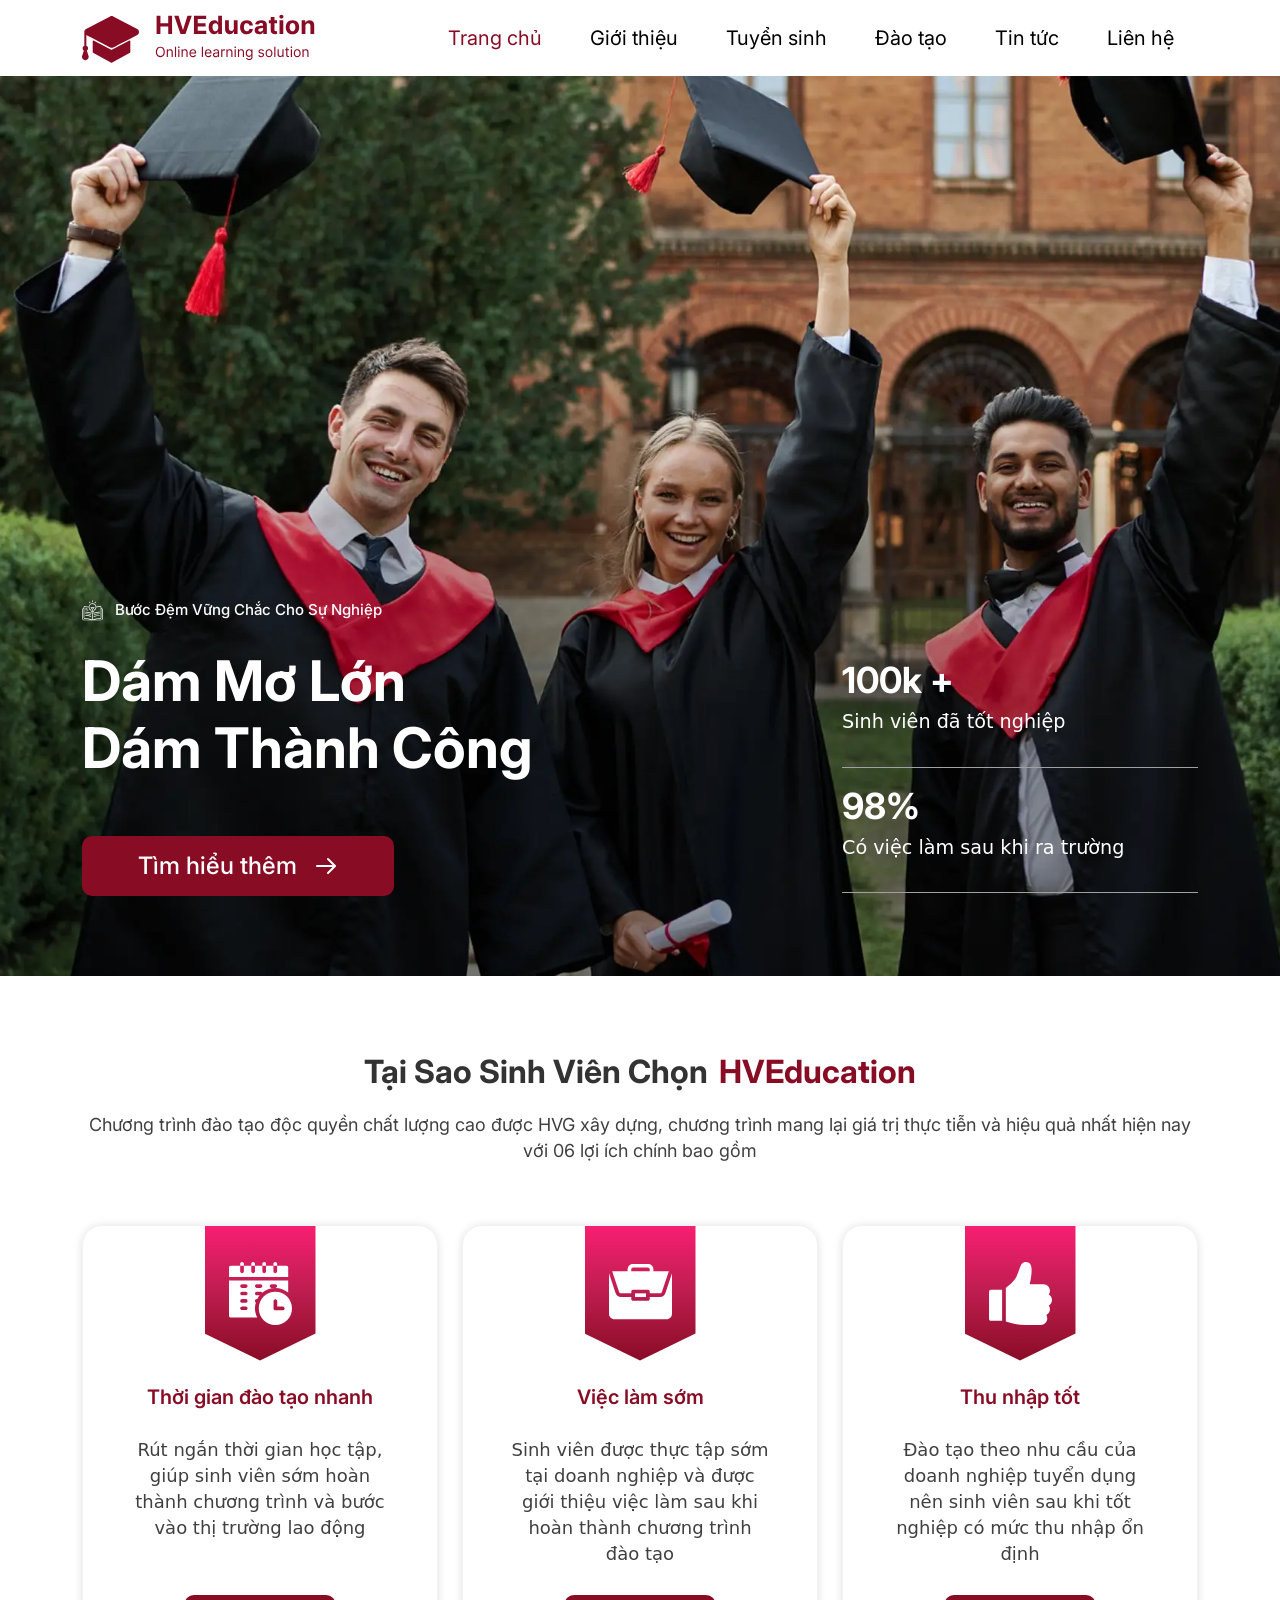
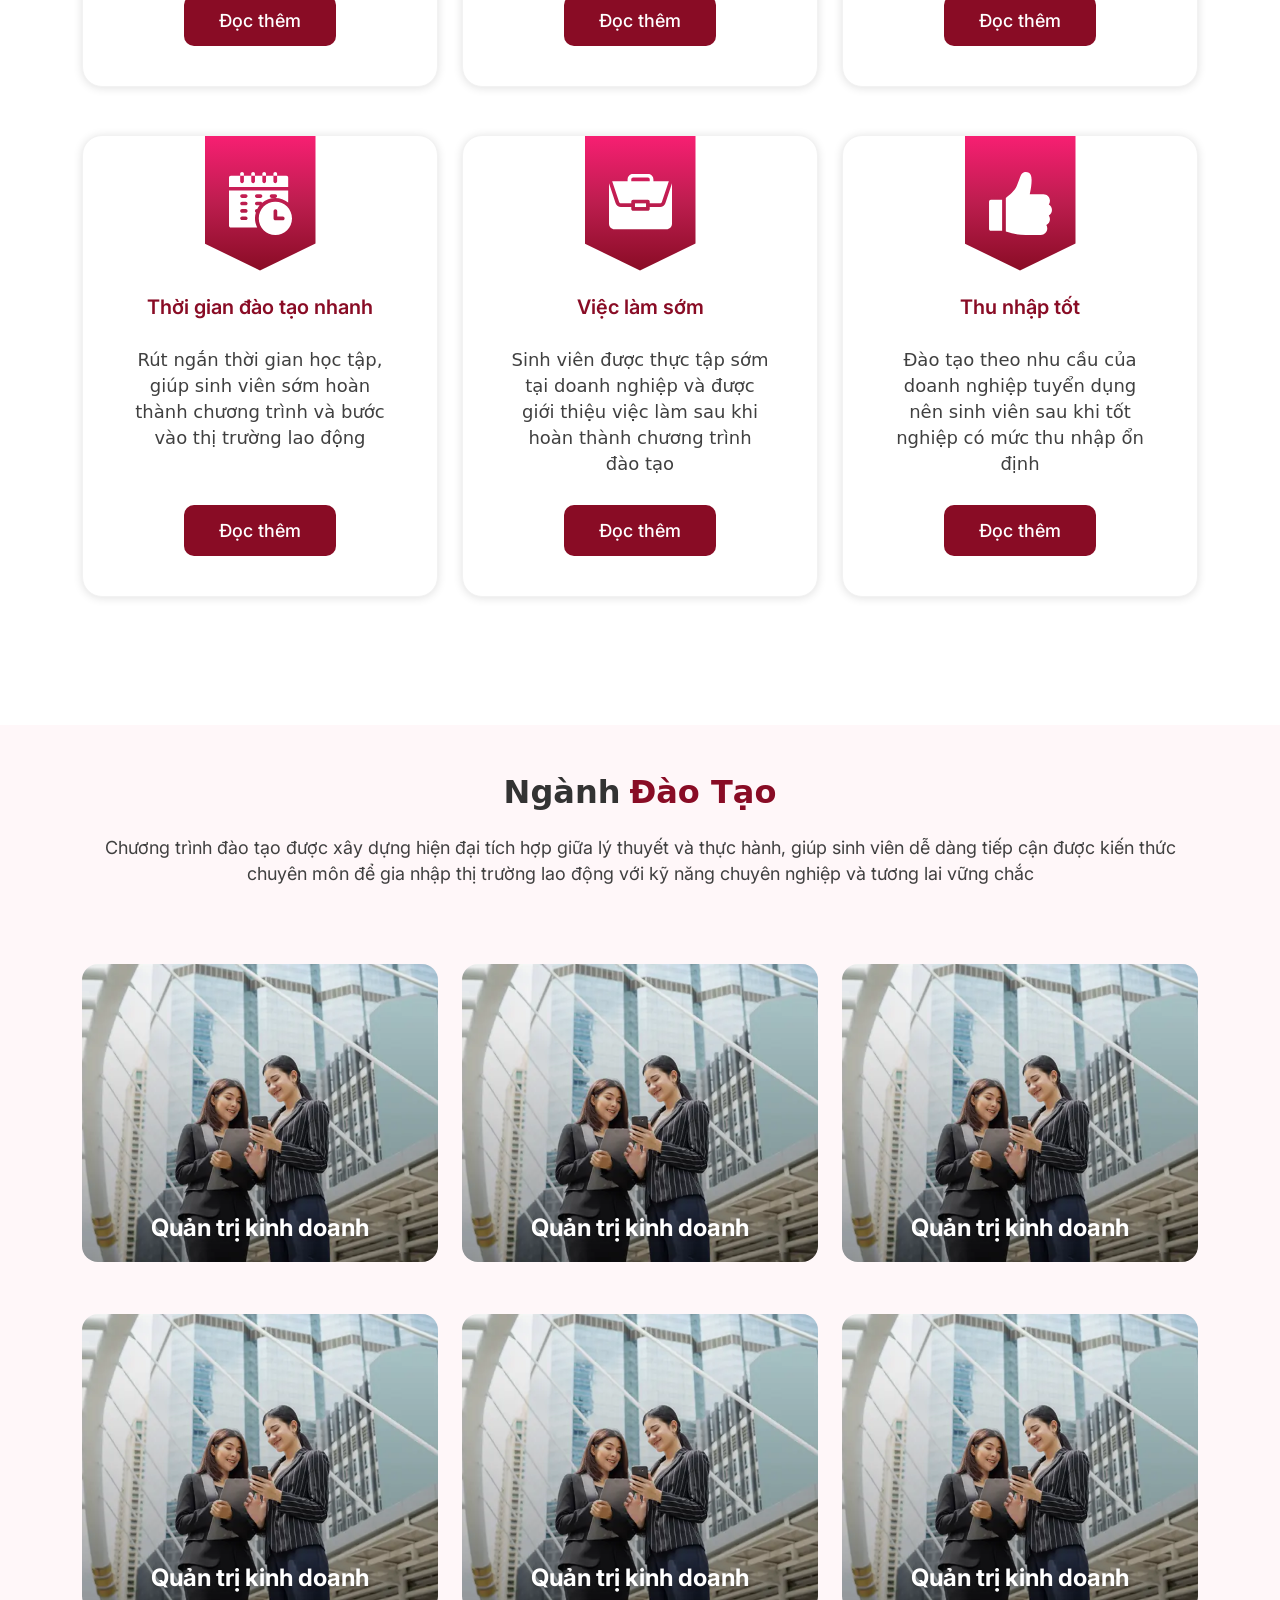
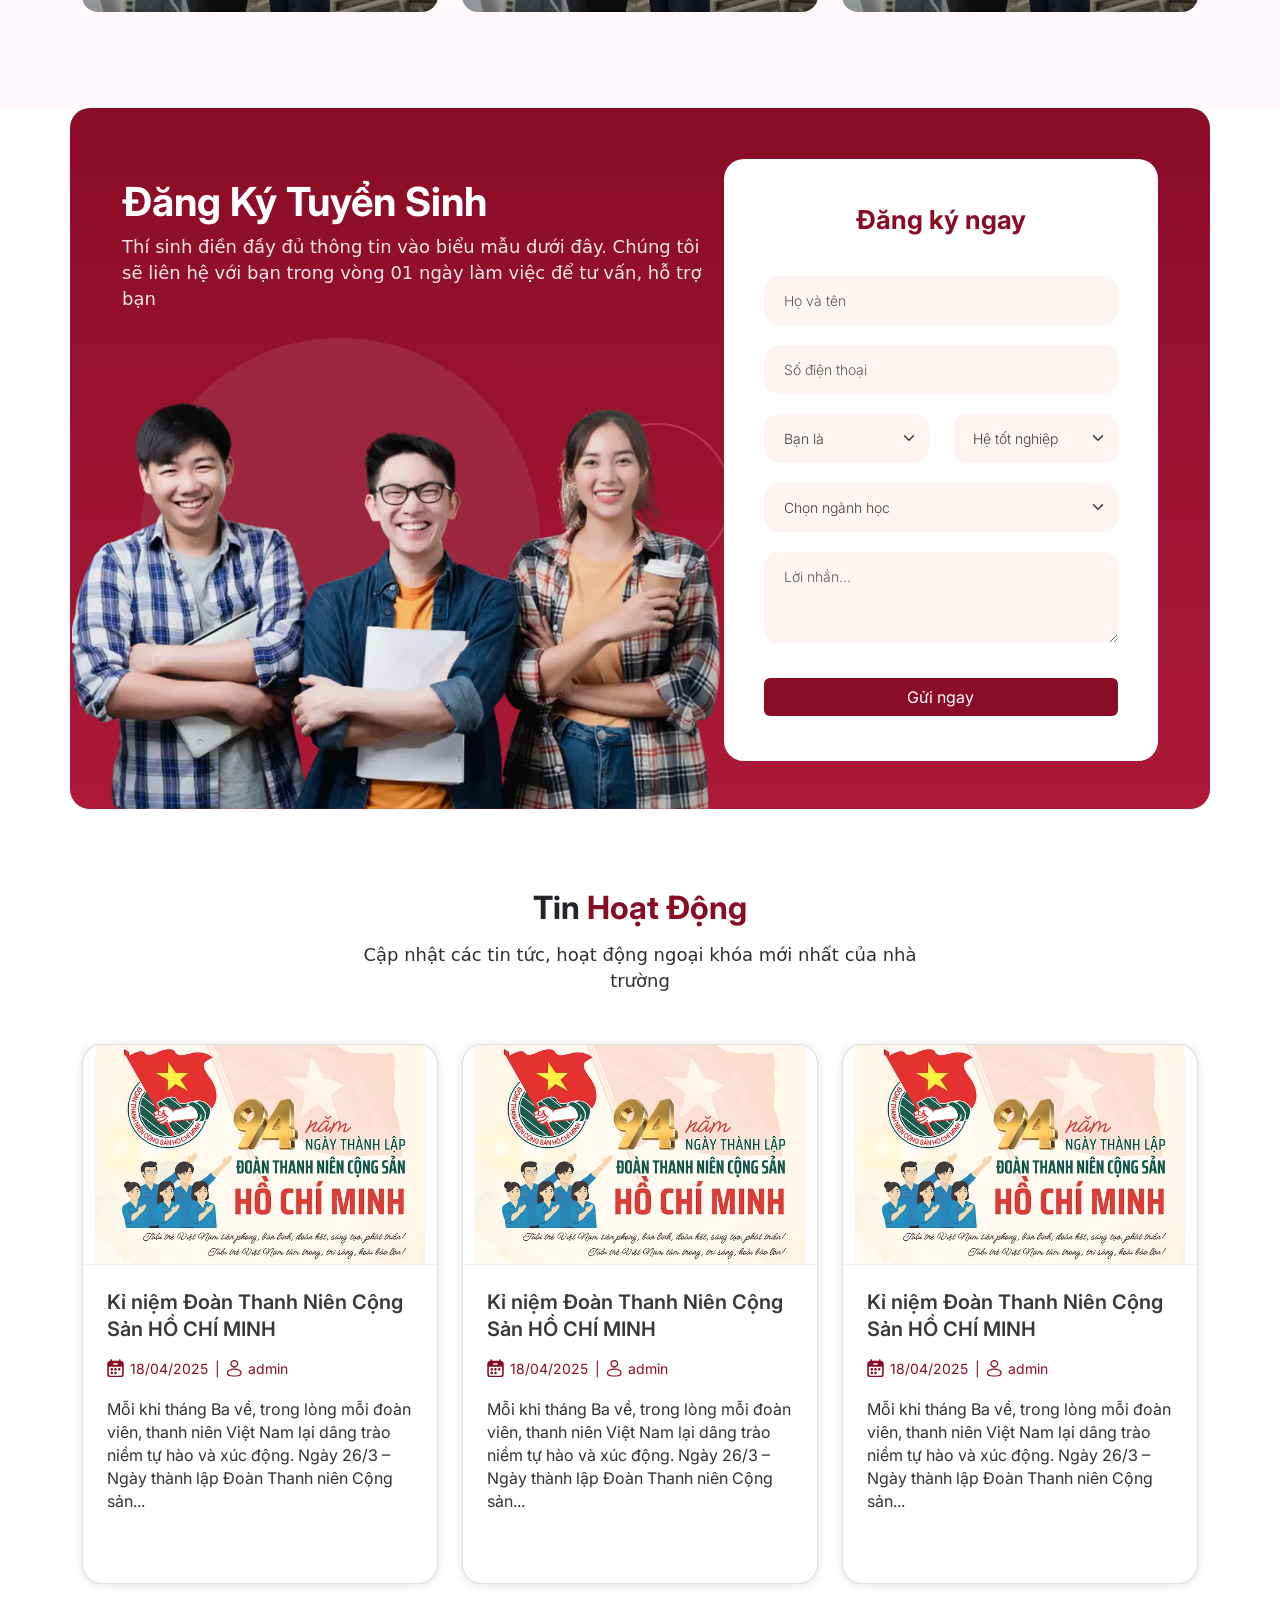
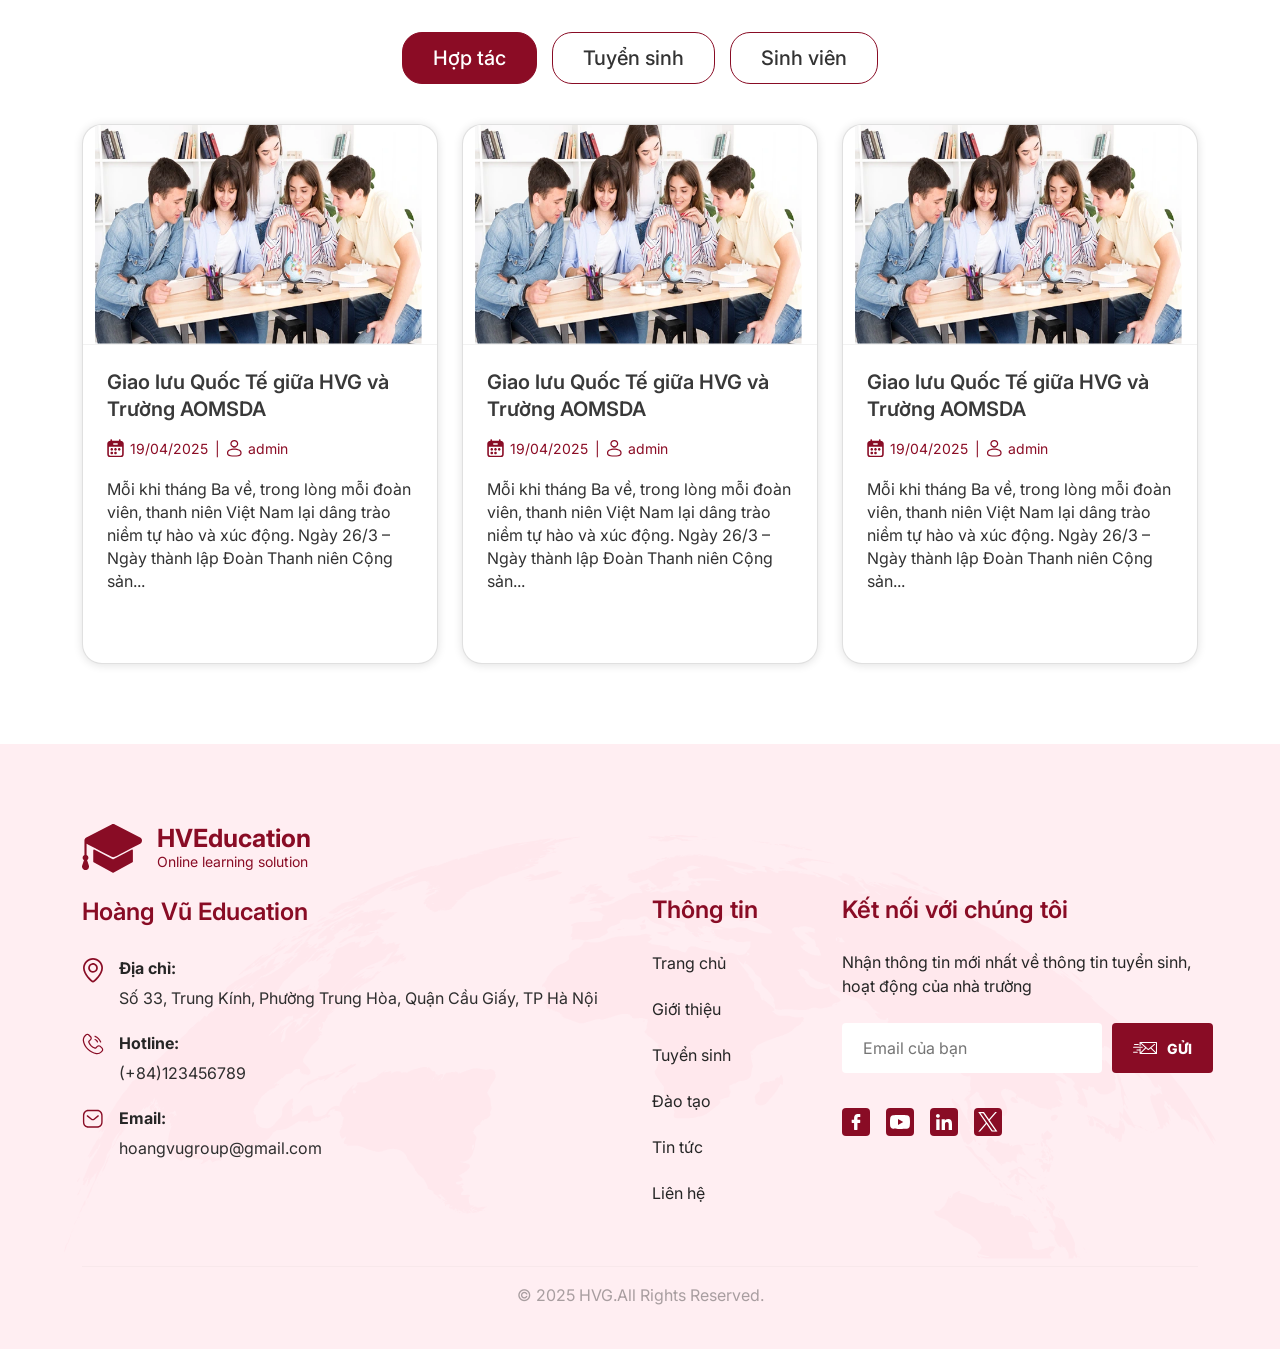
==== index.html @ 2b127473 "update responsive" ====
<!doctype html>
<html lang="en">

<head>
  <meta charset="UTF-8" />
  <meta name="viewport" content="width=device-width, initial-scale=1.0" />
  <title>Trang chủ - HV Education</title>
  <link rel="icon" type="image/svg+xml" href="assets/Frame 1000002996.svg">
  <link rel="preconnect" href="https://fonts.googleapis.com" />
  <link rel="preconnect" href="https://fonts.gstatic.com" crossorigin />
  <link
    href="https://fonts.googleapis.com/css2?family=Inter:wght@300;400;500;600;700;800&display=swap"
    rel="stylesheet" />
  <link rel="stylesheet" href="styles/introduce.css" />
  <!-- Component Styles -->
  <link rel="stylesheet" href="styles/components/navbar.css" />
  <link rel="stylesheet" href="styles/components/footer.css" />
  <link rel="stylesheet" href="styles/homepage.css" />
  <link href="https://cdn.jsdelivr.net/npm/bootstrap@5.0.2/dist/css/bootstrap.min.css" rel="stylesheet"
    integrity="sha384-EVSTQN3/azprG1Anm3QDgpJLIm9Nao0Yz1ztcQTwFspd3yD65VohhpuuCOmLASjC" crossorigin="anonymous" />
  <!-- Font Awesome for icons -->
  <link rel="stylesheet" href="https://cdnjs.cloudflare.com/ajax/libs/font-awesome/6.0.0/css/all.min.css" />
</head>

<body>
  <!-- Navbar Placeholder -->
  <div id="navbar-placeholder"></div>

  <main>
    <!-- Hero Section -->
    <section class="hero-section">
      <img src="assets/1297 1.webp" class="hero-bg-img" alt="HVedu Students" />
      <div class="container">
        <div class="row align-items-center">
          <div class="col-lg-7">
            <div class="hero-subtitle">
              <img src="assets/school 1.svg" class="hero-icon" />
              <span>Bước Đệm Vững Chắc Cho Sự Nghiệp</span>
            </div>
            <h1 class="hero-title">Dám Mơ Lớn<br />Dám Thành Công</h1>
            <a href="#" class="btn-hero">
              Tìm hiểu thêm
              <img src="assets/line-md_arrow-up.svg" alt="line-md_arrow-up" class="arrow"/>
            </a>
          </div>
          <div class="col-lg-4 offset-lg-1">
            <div class="hero-stats-wrapper">
              <div class="hero-stats">
                <div class="stat-item">
                  <span class="stat-number">100k +</span>
                  <span class="stat-label">Sinh viên đã tốt nghiệp</span>
                </div>
                <div class="stat-divider"></div>
                <div class="stat-item">
                  <span class="stat-number">98%</span>
                  <span class="stat-label">Có việc làm sau khi ra trường</span>
                </div>
                <div class="stat-divider"></div>
              </div>
            </div>
          </div>
        </div>
      </div>
    </section>

    <!-- Why Choose Us Section -->
    <section class="why-choose-us">
      <div class="container">
        <div class="section-head">
          <h2 class="section-title">
            Tại Sao Sinh Viên Chọn <span>HVEducation</span>
          </h2>
          <p class="section-desc">
            Chương trình đào tạo độc quyền chất lượng cao được HVG xây dựng,
            chương trình mang lại giá trị thực tiễn và hiệu quả nhất hiện nay
            với 06 lợi ích chính bao gồm
          </p>
        </div>

        <div class="row mt-3 pt-2">
          <!-- Feature 1 -->
          <div class="col-md-4 mb-5">
            <div class="feature-card">
              <div class="feature-icon-wrapper">
                <img src="assets/timetable 1.svg" alt="timetable 1" class="img-fluid"></img>
              </div>
              <h3 class="feature-title">Thời gian đào tạo nhanh</h3>
              <p class="feature-text">
                Rút ngắn thời gian học tập, giúp sinh viên sớm hoàn thành
                chương trình và bước vào thị trường lao động
              </p>
              <a href="introduce.html" class="btn-read-more">Đọc thêm</a>
            </div>
          </div>
          <!-- Feature 2 -->
          <div class="col-md-4 mb-5">
            <div class="feature-card">
              <div class="feature-icon-wrapper">
                <img src="assets/portfolio 2.svg" alt="portfolio 2" class="img-fluid"></img>
              </div>
              <h3 class="feature-title">Việc làm sớm</h3>
              <p class="feature-text">
                Sinh viên được thực tập sớm tại doanh nghiệp và được giới
                thiệu việc làm sau khi hoàn thành chương trình đào tạo
              </p>
              <a href="introduce.html" class="btn-read-more">Đọc thêm</a>
            </div>
          </div>
          <!-- Feature 3 -->
          <div class="col-md-4 mb-5">
            <div class="feature-card">
              <div class="feature-icon-wrapper">
                <img src="assets/like 2.svg" alt="like 2" class="img-fluid"></img>
              </div>
              <h3 class="feature-title">Thu nhập tốt</h3>
              <p class="feature-text">
                Đào tạo theo nhu cầu của doanh nghiệp tuyển dụng nên sinh viên
                sau khi tốt nghiệp có mức thu nhập ổn định
              </p>
              <a href="introduce.html" class="btn-read-more">Đọc thêm</a>
            </div>
          </div>

          <!-- Row 2 -->
          <div class="col-md-4 mb-5">
            <div class="feature-card">
              <div class="feature-icon-wrapper">
                <img src="assets/timetable 1.svg" alt="timetable 1" class="img-fluid"></img>
              </div>
              <h3 class="feature-title">Thời gian đào tạo nhanh</h3>
              <p class="feature-text">
                Rút ngắn thời gian học tập, giúp sinh viên sớm hoàn thành
                chương trình và bước vào thị trường lao động
              </p>
              <a href="introduce.html" class="btn-read-more" class="img-fluid">Đọc thêm</a>
            </div>
          </div>
          <!-- Feature 5 -->
          <div class="col-md-4 mb-5">
            <div class="feature-card">
              <div class="feature-icon-wrapper">
                <img src="assets/portfolio 2.svg" alt="portfolio 2" class="img-fluid"></img>
              </div>
              <h3 class="feature-title">Việc làm sớm</h3>
              <p class="feature-text">
                Sinh viên được thực tập sớm tại doanh nghiệp và được giới
                thiệu việc làm sau khi hoàn thành chương trình đào tạo
              </p>
              <a href="introduce.html" class="btn-read-more">Đọc thêm</a>
            </div>
          </div>
          <!-- Feature 6 -->
          <div class="col-md-4 mb-5">
            <div class="feature-card">
              <div class="feature-icon-wrapper">
                <img src="assets/like 2.svg" alt="like 2" class="img-fluid"></img>
              </div>
              <h3 class="feature-title">Thu nhập tốt</h3>
              <p class="feature-text">
                Đào tạo theo nhu cầu của doanh nghiệp tuyển dụng nên sinh viên
                sau khi tốt nghiệp có mức thu nhập ổn định
              </p>
              <a href="introduce.html" class="btn-read-more">Đọc thêm</a>
            </div>
          </div>
        </div>
      </div>
    </section>

    <!-- Training Majors Section -->
    <section class="majors-section">
      <div class="container">
        <div class="section-head text-center">
          <h2 class="section-title-alt">
            Ngành <span>Đào Tạo</span>
          </h2>
          <p class="section-desc">
            Chương trình đào tạo được xây dựng hiện đại tích hợp giữa lý thuyết và thực hành, giúp sinh viên dễ dàng
            tiếp cận được kiến thức chuyên môn để gia nhập thị trường lao động với kỹ năng chuyên nghiệp và tương lai
            vững chắc
          </p>
        </div>

        <div class="row mt-3 g-4">
          <!-- Major 1 -->
          <div class="col-md-4">
            <a href="pages/news-detail.html" class="major-card" style="background-image: url('assets/Rectangle 140990.webp')">
              <div class="major-content">
                <h4 class="major-name">Quản trị kinh doanh</h4>
              </div>
            </a>
          </div>
          <!-- Major 2 -->
          <div class="col-md-4">
            <a href="pages/news-detail.html" class="major-card" style="background-image: url('assets/Rectangle 140990.webp')">
              <div class="major-content">
                <h4 class="major-name">Quản trị kinh doanh</h4>
              </div>
            </a>
          </div>
          <!-- Major 3 -->
          <div class="col-md-4">
            <a href="pages/news-detail.html" class="major-card" style="background-image: url('assets/Rectangle 140990.webp')">
              <div class="major-content">
                <h4 class="major-name">Quản trị kinh doanh</h4>
              </div>
            </a>
          </div>
          <!-- Major 4 -->
          <div class="col-md-4">
            <a href="pages/news-detail.html" class="major-card" style="background-image: url('assets/Rectangle 140990.webp')">
              <div class="major-content">
                <h4 class="major-name">Quản trị kinh doanh</h4>
              </div>
            </a>
          </div>
          <!-- Major 5 -->
          <div class="col-md-4">
            <a href="pages/news-detail.html" class="major-card" style="background-image: url('assets/Rectangle 140990.webp')">
              <div class="major-content">
                <h4 class="major-name">Quản trị kinh doanh</h4>
              </div>
            </a>
          </div>
          <!-- Major 6 -->
          <div class="col-md-4">
            <a href="pages/news-detail.html" class="major-card" style="background-image: url('assets/Rectangle 140990.webp')">
              <div class="major-content">
                <h4 class="major-name">Quản trị kinh doanh</h4>
              </div>
            </a>
          </div>
        </div>
      </div>
    </section>

    <!-- Registration Section -->
    <section class="registration-section">
      <div class="container registration-container">
        <div class="registration-grid">
          <!-- Left Side: Content & Image -->
          <div class="registration-info">
            <div class="registration-text">
              <h3>Đăng Ký Tuyển Sinh</h3>
              <p>
                Thí sinh điền đầy đủ thông tin vào biểu mẫu dưới đây. Chúng tôi sẽ liên hệ với bạn trong vòng 01 ngày
                làm việc để tư vấn, hỗ trợ bạn
              </p>
            </div>
            <div class="circle circle-1"></div>
            <div class="circle circle-2"></div>
            <div class="registration-images">
              <img src="assets/banner-formdonghanh 1.webp" alt="Sinh viên" class="registration-students-img">
            </div>
          </div>

          <!-- Right Side: Form Card -->
          <div class="registration-form-area">
            <div class="registration-card">
              <h4>Đăng ký ngay</h4>
              <form action="#" method="POST">
                <div>
                  <input type="text" class="form-control reg-form-control" placeholder="Họ và tên" required>
                </div>
                <div>
                  <input type="tel" class="form-control reg-form-control" placeholder="Số điện thoại" required>
                </div>
                <div class="row gx-4">
                  <div class="col-6">
                    <select class="form-select reg-form-control reg-form-select">
                      <option selected>Bạn là</option>
                    </select>
                  </div>
                  <div class="col-6">
                    <select class="form-select reg-form-control reg-form-select">
                      <option selected>Hệ tốt nghiệp</option>
                    </select>
                  </div>
                </div>
                <div>
                  <select class="form-select reg-form-control reg-form-select">
                    <option selected>Chọn ngành học</option>
                  </select>
                </div>
                <div>
                  <textarea class="form-control reg-form-control" rows="3" placeholder="Lời nhắn..."></textarea>
                </div>
                <button type="submit" class="btn reg-btn-submit">Gửi ngay</button>
              </form>
            </div>
          </div>
        </div>
      </div>
    </section>

    <!-- Tin Hoạt Động Section -->
    <section class="activities-section">
      <div class="container">
        <div class="activities-header">
          <h2 class="activities-title">Tin <span>Hoạt Động</span></h2>
          <p class="activities-subtitle">Cập nhật các tin tức, hoạt động ngoại khóa mới nhất của nhà trường</p>
        </div>

        <!-- Top Row -->
        <div class="row g-4 mb-5">
          <div class="col-lg-4 col-md-6">
            <div class="activity-card">
              <img src="assets/Rectangle 140991.webp" alt="Tin tức" class="activity-card-img">
              <div class="activity-card-body">
                <h3 class="activity-card-title">Kỉ niệm Đoàn Thanh Niên Cộng Sản HỒ CHÍ MINH</h3>
                <div class="activity-meta">
                  <span><img src="assets/stash_data-date-solid.svg" alt="calendar" class="meta-icon">
                    18/04/2025</span>
                  <span class="meta-icon">|</span>
                  <span><img src="assets/Vector.svg" alt="author" class="meta-icon"> admin</span>
                </div>
                <p class="activity-description">Mỗi khi tháng Ba về, trong lòng mỗi đoàn viên, thanh niên Việt Nam lại
                  dâng trào niềm tự hào và xúc động. Ngày 26/3 – Ngày thành lập Đoàn Thanh niên Cộng sản...</p>
              </div>
            </div>
          </div>
          <div class="col-lg-4 col-md-6">
            <div class="activity-card">
              <img src="assets/Rectangle 140991.webp" alt="Tin tức" class="activity-card-img">
              <div class="activity-card-body">
                <h3 class="activity-card-title">Kỉ niệm Đoàn Thanh Niên Cộng Sản HỒ CHÍ MINH</h3>
                <div class="activity-meta">
                  <span><img src="assets/stash_data-date-solid.svg" alt="calendar" class="meta-icon">
                    18/04/2025</span>
                  <span class="meta-icon">|</span>
                  <span><img src="assets/Vector.svg" alt="author" class="meta-icon"> admin</span>
                </div>
                <p class="activity-description">Mỗi khi tháng Ba về, trong lòng mỗi đoàn viên, thanh niên Việt Nam lại
                  dâng trào niềm tự hào và xúc động. Ngày 26/3 – Ngày thành lập Đoàn Thanh niên Cộng sản...</p>
              </div>
            </div>
          </div>
          <div class="col-lg-4 col-md-6 d-md-none d-lg-block">
            <div class="activity-card">
              <img src="assets/Rectangle 140991.webp" alt="Tin tức" class="activity-card-img">
              <div class="activity-card-body">
                <h3 class="activity-card-title">Kỉ niệm Đoàn Thanh Niên Cộng Sản HỒ CHÍ MINH</h3>
                <div class="activity-meta">
                  <span><img src="assets/stash_data-date-solid.svg" alt="calendar" class="meta-icon">
                    18/04/2025</span>
                  <span class="meta-icon">|</span>
                  <span><img src="assets/Vector.svg" alt="author" class="meta-icon"> admin</span>
                </div>
                <p class="activity-description">Mỗi khi tháng Ba về, trong lòng mỗi đoàn viên, thanh niên Việt Nam lại
                  dâng trào niềm tự hào và xúc động. Ngày 26/3 – Ngày thành lập Đoàn Thanh niên Cộng sản...</p>
              </div>
            </div>
          </div>
        </div>

        <!-- Filter Tabs -->
        <div class="activity-tabs">
          <button class="pill-btn active">Hợp tác</button>
          <button class="pill-btn">Tuyển sinh</button>
          <button class="pill-btn">Sinh viên</button>
        </div>

        <!-- Bottom Row -->
        <div class="row g-4">
          <div class="col-lg-4 col-md-6">
            <div class="activity-card">
              <img src="assets/Rectangle 1409910.webp" alt="Tin tức" class="activity-card-img">
              <div class="activity-card-body">
                <h3 class="activity-card-title">Giao lưu Quốc Tế giữa HVG và Trường AOMSDA</h3>
                <div class="activity-meta">
                  <span><img src="assets/stash_data-date-solid.svg" alt="calendar" class="meta-icon">
                    19/04/2025</span>
                  <span class="meta-icon">|</span>
                  <span><img src="assets/Vector.svg" alt="author" class="meta-icon"> admin</span>
                </div>
                <p class="activity-description">Mỗi khi tháng Ba về, trong lòng mỗi đoàn viên, thanh niên Việt Nam lại
                  dâng trào niềm tự hào và xúc động. Ngày 26/3 – Ngày thành lập Đoàn Thanh niên Cộng sản...</p>
              </div>
            </div>
          </div>
          <div class="col-lg-4 col-md-6">
            <div class="activity-card">
              <img src="assets/Rectangle 1409910.webp" alt="Tin tức" class="activity-card-img">
              <div class="activity-card-body">
                <h3 class="activity-card-title">Giao lưu Quốc Tế giữa HVG và Trường AOMSDA</h3>
                <div class="activity-meta">
                  <span><img src="assets/stash_data-date-solid.svg" alt="calendar" class="meta-icon">
                    19/04/2025</span>
                  <span class="meta-icon">|</span>
                  <span><img src="assets/Vector.svg" alt="author" class="meta-icon"> admin</span>
                </div>
                <p class="activity-description">Mỗi khi tháng Ba về, trong lòng mỗi đoàn viên, thanh niên Việt Nam lại
                  dâng trào niềm tự hào và xúc động. Ngày 26/3 – Ngày thành lập Đoàn Thanh niên Cộng sản...</p>
              </div>
            </div>
          </div>
          <div class="col-lg-4 col-md-6 d-md-none d-lg-block">
            <div class="activity-card">
              <img src="assets/Rectangle 1409910.webp" alt="Tin tức" class="activity-card-img">
              <div class="activity-card-body">
                <h3 class="activity-card-title">Giao lưu Quốc Tế giữa HVG và Trường AOMSDA</h3>
                <div class="activity-meta">
                  <span><img src="assets/stash_data-date-solid.svg" alt="calendar" class="meta-icon">
                    19/04/2025</span>
                  <span class="meta-icon">|</span>
                  <span><img src="assets/Vector.svg" alt="author" class="meta-icon"> admin</span>
                </div>
                <p class="activity-description">Mỗi khi tháng Ba về, trong lòng mỗi đoàn viên, thanh niên Việt Nam lại
                  dâng trào niềm tự hào và xúc động. Ngày 26/3 – Ngày thành lập Đoàn Thanh niên Cộng sản...</p>
              </div>
            </div>
          </div>
        </div>
      </div>
    </section>


  </main>

  <!-- Footer Placeholder -->
  <div id="footer-placeholder"></div>

  <script src="https://code.jquery.com/jquery-3.6.0.min.js"></script>
  <script src="https://cdn.jsdelivr.net/npm/bootstrap@5.0.2/dist/js/bootstrap.bundle.min.js"
    integrity="sha384-MrcW6ZMFYlzcLA8Nl+NtUVF0sA7MsXsP1UyJoMp4YLEuNSfAP+JcXn/tWtIaxVXM"
    crossorigin="anonymous"></script>

  <script>
    $(document).ready(function () {
      // Load Navbar
      $("#navbar-placeholder").load("components/navbar.html");
      // Load Footer
      $("#footer-placeholder").load("components/footer.html");

      // Filter Tabs Interactivity
      $(".activity-tabs .pill-btn").on("click", function() {
        $(".activity-tabs .pill-btn").removeClass("active");
        $(this).addClass("active");
      });
    });
  </script>
</body>

</html>
---- styles/introduce.css ----
body {
    font-family: 'Inter', sans-serif;
    color: var(--text-color);
    background-color: var(--white);
}

:root {
    --primary-color: #890C25;
    --text-color: #000000;
    --gray-light: #f8f9fa;
    --white: #ffffff;
    --transition: all 0.3s ease;
}

/* Breadcrumb Styles */
.breadcrumb-bar {
    background-color: #F4F4F4;
    padding: 12px 0;
    border-bottom: 1px solid #efefef;
}

.breadcrumb-item a {
    font-family: 'Inter', sans-serif;
    color: #444444;
    text-decoration: none;
    font-weight: 400;
    font-size: 16px;
    margin-right: 8px;
}

.breadcrumb-item.active {
    font-family: 'Inter', sans-serif;
    font-size: 16px;
    color: #890C25 !important;
    font-weight: 700;
    margin-left: 8px;
}

/* Introduction Sections */
.intro-section, .vision-section, .mission-section {
    background-color: var(--white);
}

.title-intro {
    margin-top: 30px;
}

.introduce-title {
    color: #890C25;
    font-family: 'Inter', sans-serif;
    font-weight: 700;
    font-size: 32px;
    line-height: 22px;
    margin-bottom: 22px;
}

.title-underline {
    width: 120px;
    height: 2px;
    background-color: #DD8D45;
    margin-bottom: 30px;
}


.section-body p {
    font-family: 'Inter', sans-serif;
    font-weight: 400;
    font-size: 18px;
    line-height: 27px;
    color: #242424;
    margin-bottom: 20px;
}

.section-body strong {
    color: #242424;
}

.image-placeholder {
    border-radius: 20px;
    overflow: hidden;
    position: relative;
}


@media (max-width: 991px) {
    .section-title {
        font-size: 28px;
    }
    
    .intro-content {
        margin-top: 10px !important;
        text-align: center;
    }
    
    .title-underline {
        margin: 0 auto 25px;
    }
    
    .intro-image-container {
        max-width: 500px;
        margin: 0 auto;
    }
}

@media (max-width: 768px) {
    .intro-vision-box {
        padding: 30px 20px;
        margin-top: 20px;
    }
    .intro-goals {
        margin-bottom: 20px;
    }
}
---- styles/components/navbar.css ----
body {
    font-family: 'Inter', sans-serif;
}

:root {
    --primary-color: #890C25;
    --text-color: #000000;
    --white: #ffffff;
    --transition: all 0.3s ease;
}

.header-navbar {
    position: sticky;
    top: 0;
    z-index: 1;
}

.logo-stack {
    position: relative;
    height: 45px;
    width: 45px;
    margin-right: 0.75rem;
}

.logo-img-stack:nth-child(1) {
    z-index: 1;
}

.logo-img-stack:nth-child(2) {
    z-index: 2;
}

.navbar-brand {
    text-decoration: none;
}

.brand-name {
    font-family: 'Inter', sans-serif;
    letter-spacing: 0.5px;
}

.brand-sub {
    font-weight: 400;
    letter-spacing: 1px;
    text-transform: uppercase;
}

.navbar-nav .nav-link {
    font-family: 'Inter', sans-serif !important;
    color: #000000 !important;
    font-weight: 400 !important;
    font-size: 20px !important;
    position: relative;
}

.navbar-nav .nav-link.active {
    color: var(--primary-color) !important;
    font-weight: 500;
}

/*Mobile device */
@media (max-width: 991.98px) {
    .navbar-nav {
        padding: 1rem 0;
    }
    
    .navbar-nav .nav-link::after {
        display: none;
    }
    
    .nav-item {
        width: 100%;
        text-align: left;
    }
    
    .nav-link {
        padding: 0.75rem 1rem !important;
    }
    .nav-link.active {
        background-color: var(--gray-light);
        border-radius: 8px;
    }

    .logo-stack {
        width: 20px;
    }

    .logo-img-stack {
        width: 40px;
        height: auto;
    }

    .logo-img, .me-2 {
        width: 150px;
    }
}

.navbar-scrolled {
    padding-top: 0.5rem !important;
    padding-bottom: 0.5rem !important;
    background-color: rgba(255, 255, 255, 0.98) !important;
}

/*1024 screen */
@media (max-width: 1024px) {
    .navbar-nav .nav-link {
        font-size: 15px !important;
    }
}
---- styles/components/footer.css ----
body {
    font-family: 'Inter', sans-serif;
}

.site-footer {
    position: relative;
    background-color: #FFEEF2;
    padding: 80px 0 20px;
    font-family: 'Inter', sans-serif;
    color: #2E2E2E;
    overflow: hidden;
}

.site-footer::before {
    content: '';
    position: absolute;
    top: 50%;
    left: 50%;
    transform: translate(-50%, -50%);
    width: 90%;
    height: 90%;
    background-image: url('../../assets/earth.svg');
    background-repeat: no-repeat;
    background-position: center;
    background-size: contain;
    /* opacity: 1; */
    z-index: 0;
    pointer-events: none;
}

.site-footer .container {
    position: relative;
    z-index: 1;
}

.footer-logo-wrapper {
    display: flex;
    align-items: center;
    gap: 15px;
    margin-bottom: 25px;
}

.footer-logo {
    width: 60px;
    height: auto;
}

.logo-text {
    display: flex;
    flex-direction: column;
}

.logo-name {
    font-family: 'Inter', sans-serif;
    font-size: 25px;
    font-weight: 700;
    color: #890C25;
    line-height: 1;
}

.logo-sub {
    font-family: 'Inter', sans-serif;
    font-size: 14px;
    font-weight: 400;
    color: #890C25;
}

.footer-school-name {
    font-size: 24px;
    font-weight: 600;
    color: #890C25;
    margin-bottom: 28px;
}

.contact-info {
    display: flex;
    flex-direction: column;
    gap: 20px;
}

.contact-item {
    display: flex;
    gap: 15px;
    align-items: flex-start;
}

.contact-icon {
    width: 22px;
    margin-top: 3px;
    object-fit: contain;
}

.contact-item strong {
    display: block;
    margin-bottom: 5px;
    font-weight: 700;
    font-family: 'Inter', sans-serif;
    font-size: 16px;
    line-height: 26px;
    color: #262626;
}

.contact-item p {
    margin: 0;
    line-height: 1.5;
}

.footer-title {
    font-size: 24px;
    line-height: 24px;
    font-weight: 600;
    color: #890C25;
    margin-bottom: 28px;
}

.footer-col2 {
    padding-left: 60px; /* Shift to right */
}

@media (max-width: 991px) {
    .footer-col2 {
        padding-left: 15px;
    }
}

.footer-links {
    list-style: none;
    padding: 0;
    margin: 0;
    display: flex;
    flex-direction: column;
    gap: 20px;
}

.footer-links a {
    font-family: 'Inter', sans-serif;
    font-size: 16px;
    line-height: 26px;
    font-weight: 400;
    color: #262626;
    text-decoration: none;
}

.footer-links a:hover {
    color: #890C25;
}

.newsletter-desc {
    font-family: 'Inter', sans-serif;
    font-size: 16px;
    line-height: 24px;
    font-weight: 400;
    color: #262626;
    margin-bottom: 25px;
}

.newsletter-form {
    display: flex;
    gap: 10px;
    margin-bottom: 35px;
}

.newsletter-form input {
    width: 260px;
    padding: 12px 20px;
    border: 1px solid #26262600;
    border-radius: 4px;
    background: #FFFFFF;
    outline: none;
    transition: border-color 0.3s ease;
}

.newsletter-form input:focus {
    border-color: #890C25;
}

.newsletter-form button {
    padding: 0 21px;
    border: none;
    border-radius: 4px;
    background-color: #890C25;
    color: #FFFFFF;
    font-family: 'Inter', sans-serif;
    font-size: 14px;
    font-weight: 800;
    display: flex;
    align-items: center;
    gap: 10px;
    transition: background-color 0.3s ease;
    cursor: pointer;
    white-space: nowrap;
}

.newsletter-form button:hover {
    background-color: #700a1e;
}

.send-icon {
    width: 24px;
    height: 24px;
}

.social-links {
    display: flex;
    gap: 16px;
}

.social-icon {
    width: 28px;
    height: 28px;
    background-color: #890C25;
    border-radius: 4px;
    display: flex;
    align-items: center;
    justify-content: center;
    transition: all 0.3s ease;
    text-decoration: none;
}

.social-icon:hover {
    transform: translateY(-5px);
}

.social-icon img {
    width: 20px;
    height: 20px;
    object-fit: contain;
}

.footer-bottom {
    margin-top: 60px;
    padding-bottom: 10px;
}

.footer-divider {
    border: 0;
    border-top: 1px solid #2626261F;
    margin-bottom: 20px;
}

.copyright {
    font-family: 'Inter', sans-serif;
    font-size: 16px;
    font-weight: 400;
    line-height: 1;
    color: #26262666;
}
@media (max-width: 991px) {
    .site-footer {
        padding: 60px 0 30px;
    }
    .footer-col {
        margin-bottom: 45px;
    }
    .newsletter-form {
        flex-direction: column;
    }
    .newsletter-form button {
        padding: 15px;
        justify-content: center;
    }
}

@media (max-width: 767px) {
    .site-footer::before {
        display: none;
    }
    
    .footer-logo-wrapper {
        justify-content: center;
        margin-bottom: 30px;
    }
    
    .logo-text, .footer-school-name, .contact-item strong, .contact-item p, .footer-title, .newsletter-desc {
        text-align: center;
    }
    
    .contact-info {
        align-items: center;
    }
    
    .contact-item {
        flex-direction: column;
        align-items: center;
        gap: 10px;
    }
    
    .footer-col2 {
        padding-left: 0;
        text-align: center;
    }
    
    .footer-links {
        align-items: center;
    }
    
    .social-links {
        justify-content: center;
    }
    
    .newsletter-form input {
        width: 100%;
        text-align: center;
    }
}
---- styles/homepage.css ----
html, body {
  overflow-x: hidden;
  width: 100%;
}

:root {
  --primary-color: #890c25;
  --primary-dark: #6e091d;
  --text-color: #000000;
  --text-muted: #6c757d;
  --white: #ffffff;
  --transition: all 0.3s ease;
  --card-shadow: 0 10px 30px rgba(0, 0, 0, 0.05);
}

/* Hero Section */
.hero-section {
  position: relative;
  width: 100%;
  min-height: 100vh;
  color: var(--white);
  display: flex;
  align-items: flex-end;
  overflow: hidden;
}

.hero-bg-img {
  position: absolute;
  width: 100%;
  height: 100%;
  object-fit: cover;
  z-index: -1;
}

.col-lg-7 {
  margin-bottom: 80px;
}

.hero-subtitle {
  display: flex;
  align-items: center;
  font-size: 15px;
  font-weight: 500;
  margin-bottom: 26px;
  font-family: "Inter", sans-serif;
  color: #ffffff;
}

.hero-subtitle i {
  margin-right: 15px;
  font-size: 1.5rem;
}

.hero-title {
  font-family: "Inter", sans-serif;
  font-size: 56px;
  font-weight: 700;
  line-height: 120%;
  margin-bottom: 54px;
}

.btn-hero {
  background-color: #890c25;
  text-align: center;
  font-family: "Inter", sans-serif;
  color: white;
  min-width: 307px;
  padding: 12px 56px 12px 56px;
  border-radius: 10px;
  font-weight: 500;
  font-size: 24px;
  text-decoration: none;
  transition: var(--transition);
  border: none;
  display: inline-flex;
  align-items: center;
  gap: 17px;
}

.btn-hero:hover {
  background-color: #6e091d;
  color: var(--white);
  transform: translateY(-3px);
  box-shadow: 0 10px 20px rgba(0, 0, 0, 0.2);
}

.hero-stats-wrapper {
  position: relative;
}

.hero-stats {
  position: relative;
  z-index: 2;
}

.hero-icon {
  margin-right: 12px;
}

.stat-item {
  margin-bottom: 30px;
}

.stat-number {
  font-family: "Inter", sans-serif;
  font-size: 36px;
  font-weight: 700;
  display: block;
  line-height: 1;
}

.stat-label {
  font-size: 1.2rem;
  font-weight: 400;
  display: block;
  margin-top: 10px;
}

.stat-divider {
  width: 100%;
  height: 1px;
  background-color: #a1a1a1;
  border: 1px;
  margin: 20px 0;
}

/* Why Choose Us Section */
.why-choose-us {
  padding: 80px 0;
  background-color: #ffffff;
}

.section-head {
  text-align: center;
  margin-bottom: 30px;
}

.section-title {
  font-family: "Inter", sans-serif;
  font-size: 32px;
  font-weight: 700;
  display: flex;
  align-items: center;
  justify-content: center;
  gap: 11px;
  color: #333;
  margin-bottom: 24px;
  line-height: 100%;
}

.section-title span {
  color: var(--primary-color);
}

.section-title::before,
.section-title::after {
  content: "";
  width: 69px;
  height: 2px;
  background: #e8bc00;
  display: inline-block;
}

.section-desc {
  font-family: "Inter", sans-serif;
  max-width: 1194px;
  margin: 0 auto;
  color: #404040;
  font-size: 18px;
  line-height: 26px;
  margin-bottom: 53px;
}

/* Feature Cards */
.feature-card {
  background-color: #ffffff;
  padding: 110px 30px 40px;
  border-radius: 20px;
  text-align: center;
  transition: var(--transition);
  height: 100%;
  border: 1px solid #f2f2f2;
  position: relative;
  display: flex;
  flex-direction: column;
  align-items: center;
  box-shadow: 0 1px 10px rgba(0, 0, 0, 0.12);
}

.feature-card:hover {
  transform: translateY(-10px);
}

.feature-icon-wrapper {
  display: inline-flex;
  align-items: center;
  justify-content: center;
  width: 111px;
  height: 134.5px;
  background: linear-gradient(180deg, #f71f72 0%, #bc1d4e 50%, #890c25 100%);
  color: var(--white);
  clip-path: polygon(0% 0%, 100% 0%, 100% 80%, 50% 100%, 0% 80%);
  position: absolute;
  top: 0px;
  z-index: 2;
}

.feature-title {
  font-family: "Inter", sans-serif;
  font-size: 20px;
  font-weight: 600;
  margin-bottom: 28px;
  color: var(--primary-color);
  margin-top: 49px;
  color: #890c25;
}

.feature-text {
  color: #404040;
  font-size: 18px;
  line-height: 26px;
  margin-bottom: 28px;
  margin-left: 18px;
  margin-right: 18px;
  flex-grow: 1;
}

.btn-read-more {
  background-color: #890c25;
  font-family: "Inter", sans-serif;
  color: var(--white);
  padding: 12px 35px;
  border-radius: 10px;
  font-size: 18px;
  font-weight: 500;
  text-decoration: none;
  transition: var(--transition);
  display: inline-block;
}

.btn-read-more:hover {
  background-color: var(--primary-dark);
  color: var(--white);
  transform: scale(1.05);
}

/* Ngành Đào Tạo Section */
.majors-section {
  background-color: #fff5f7c2;
  padding: 48px 0 68px;
}

.section-title-alt {
  display: flex;
  align-items: center;
  justify-content: center;
  gap: 9px;
  font-size: 32px;
  font-weight: 700;
  margin-bottom: 24px;
  color: #333;
}

.section-title-alt span {
  color: #890c25;
}

.section-title-alt::before{
  margin-right: 32px;
  content: "";
  height: 2px;
  width: 69px;
  background-color: #E8BC00; /* Gold accent */
}

.section-title-alt::after {
  margin-left: 32px;
  content: "";
  height: 2px;
  width: 69px;
  background-color: #E8BC00; /* Gold accent */
}

.major-card {
  position: relative;
  display: block;
  text-decoration: none;
  height: 298px;
  border-radius: 16px;
  overflow: hidden;
  margin-bottom: 28px;
  background-size: cover;
  background-position: center;
  transition: all 0.4s ease;
}

.major-card::before {
  position: absolute;
  top: 0;
  left: 0;
  width: 100%;
  height: 100%;
  transition: background 0.3s ease;
}

.major-card:hover {
  transform: translateY(-5px);
}

.major-content {
  position: absolute;
  bottom: 0;
  left: 0;
  width: 100%;
  padding: 20px;
  text-align: center;
}

.major-name {
  font-family: "Inter", sans-serif;
  color: #ffffff;
  font-size: 24px;
  font-weight: 700;
  margin: 0;
  text-shadow: 0 2px 4px rgba(0, 0, 0, 0.3);
}


/* Registration Section */
.registration-container {
  background: linear-gradient(180deg, #890C25 0%, #AD1937 100%);
  border-radius: 20px;
  color: #ffffff;
  overflow: hidden;
  position: relative;
  padding: 0;
}

/* Hình tròn lớn - viền mờ */
.circle-1 {
  position: absolute;
  background-color: #9c273e;
  width: 400px;
  height: 400px;
  border-radius: 50%;
  border: none;
  top: 50%;
  left: 50%;
  transform: translate(-125%, -30%);
  z-index: 0; /* sau ảnh */
}

/* Hình tròn nhỏ hơn - fill mờ */
.circle-2 {
  position: absolute;
  width: 148px;
  height: 148px;
  border-radius: 50%;
  border: 2px solid #FF89A14D;
  top: 45%;
  left: 45%;
  z-index: 0;
}

.registration-grid {
  display: grid;
  grid-template-columns: 1.15fr 0.85fr;
}

.registration-info {
  display: flex;
  flex-direction: column;
  justify-content: space-between;
  padding: 70px 0 0 40px;
}

.registration-text h3 {
  font-size: 40px;
  font-weight: 700;
  /* margin-bottom: 24px; */
  font-family: "Inter", sans-serif;
}

.registration-text p {
  font-size: 18px;
  line-height: 26px;
  max-width: 600px;
  opacity: 0.9;
}

.registration-images {
  margin-top: auto;
  display: flex;
  justify-content: flex-start;
  align-items: flex-end;
  margin-bottom: -6px;
  margin-left: -50px;
  z-index: 1;
}

.registration-students-img {
  width: 100%;
  max-width: 700px;
  display: block;
}

.registration-form-area {
  align-items: center;
  justify-content: center;
  margin-top: 51px;
  margin-right: 40px;
  margin-bottom: 48px;
}

.registration-card {
  background-color: #FFFFFF;
  border-radius: 20px;
  padding: 45px 40px;
  color: #3F3F3F;
  position: relative;
  z-index: 3;
  font-family: "Inter";
}

.registration-card h4 {
  color: #890c25;
  text-align: center;
  font-size: 26px;
  font-weight: 700;
  margin-bottom: 40px;
  font-family: "Inter", sans-serif;
}

.reg-form-control {
  background-color: #FFF4F2 !important;
  font-family: 'Inter', sans-serif;
  border-radius: 15px !important;
  font-size: 14px !important;
  color: #3F3F3F;
  font-weight: 300 !important;
  margin-bottom: 20px !important;
  border: none !important; 
  box-shadow: none !important;
  padding-top: 14px !important;
  padding-bottom: 14px !important;
  padding-left: 20px !important;
  padding-right: 20px !important;
}

.reg-form-select{
  font-family: 'Inter', sans-serif;
  color: #3F3F3F !important;
  font-weight: 300;
}

.reg-form-control::placeholder {
  color: #3F3F3F;
}

.reg-btn-submit {
  background-color: #8b0c25 !important;
  color: #ffffff !important;
  width: 100%;
  border-radius: 10px;
  padding: 16px;
  font-size: 18px;
  font-weight: 700;
  margin-top: 15px;
  transition: all 0.3s cubic-bezier(0.4, 0, 0.2, 1);
  font-family: 'Inter', sans-serif;
}

.reg-btn-submit:hover {
  background-color: #890C25;
  transform: translateY(-2px);
}

@media (max-width: 991px) {
  .registration-container {
    padding-left: 10px;
    padding-right: 10px;
    padding-top: 25px;
  }
  
  .registration-grid {
    display: flex;
    flex-direction: column;
  }
  
  .registration-info {
    display: contents;
  }

  .circle-1, .circle-2 {
    display: none;
  }

  .registration-text {
    order: 1;
    padding-top: 20px;
    text-align: center;
  }
  
  .registration-form-area {
    order: 2;
    margin-top: 0 ;
    margin-right: 0 ;
  }

  .registration-images {
    order: 3;
    margin-left: 0;
    margin-bottom: 0;
    margin-top: 0;
    justify-content: center;
  }
  
  .registration-text {
    text-align: center;
  }
  
  .registration-content p {
    margin-left: auto;
    margin-right: auto;
  }
  
  .registration-card {
    margin-top: 10px;
  }
}


/* Activities News Section */
.activities-section {
  padding: 80px 0;
  background-color: #ffffff;
}

.activities-header {
  text-align: center;
  margin-bottom: 50px;
}

.activities-title {
  display: flex;
  align-items: center;
  justify-content: center;
  gap: 7px;
  font-family: 'Inter', sans-serif;
  font-size: 32px;
  font-weight: 700;
  margin: 0 0 15px 0;
  white-space: nowrap;
}

.activities-title::before{
  content: "";
  display: block;
  width: 69px;
  height: 2px;
  background-color: #E8BC00;
  margin-right: 32px;
}
.activities-title::after {
  content: "";
  display: block;
  width: 69px;
  height: 2px;
  background-color: #E8BC00;
  margin-left: 32px;
}

.activities-title span {
  color: #890C25;
}

.activities-subtitle {
  color: #2E2E2E;
  font-size: 18px;
  max-width: 593px;
  margin: 0 auto;
  line-height: 26px;
}

.activity-tabs {
  display: flex;
  justify-content: center;
  gap: 15px;
  margin-bottom: 40px;
}

.pill-btn {
  padding: 10px 30px;
  border-radius: 50px;
  font-weight: 600;
  font-size: 16px;
  transition: all 0.3s ease;
  border: 1px solid #dcdcdc;
  background: #fff;
  color: #333;
  cursor: pointer;
  font-family: 'Inter', sans-serif;
}

.pill-btn.active {
  background-color: #8b0c25;
  color: #fff;
  border-color: #8b0c25;
}

.pill-btn:hover:not(.active) {
  border-color: #8b0c25;
  color: #8b0c25;
}

.activity-card {
  background: #fff;
  border-radius: 20px;
  overflow: hidden;
  box-shadow: 0 1px 10px rgba(0, 0, 0, 0.12);
  transition: transform 0.3s ease, box-shadow 0.3s ease;
  height: 100%;
  border: 1px solid rgba(0,0,0,0.12);
  margin-bottom: 30px;
}

.activity-card:hover {
  transform: translateY(-10px);
  box-shadow: 0 1px 10px rgba(0, 0, 0, 0.12);
}

.activity-card-img {
  width: 100%;
  height: 220px;
  object-fit: contain;
  border-bottom: 1px solid rgba(0,0,0,0.05);
}

.activity-card-body {
  padding: 24px;
}

.activity-card-title {
  font-family: 'Inter', sans-serif;
  font-size: 20px;
  font-weight: 600;
  color: #393939;
  margin-bottom: 12px;
  line-height: 27px;
  overflow: hidden;
  display: -webkit-box;
  -webkit-line-clamp: 2;
  line-clamp: 2;
  -webkit-box-orient: vertical;
}

.activity-meta {
  font-family: 'Inter', sans-serif;
  display: flex;
  gap: 7px;
  font-size: 14px;
  color: #8b0c25;
  font-weight: 400;
  line-height: 27px;
  margin-bottom: 16px;
}

.activity-meta span {
  display: flex;
  align-items: center;
  gap: 6px;
}


.activity-description {
  font-family: 'Inter', sans-serif;
  font-size: 16px;
  font-weight: 400;
  color: #323232;
  line-height: 23px;
}

.pill-btn {
  font-family: 'Inter', sans-serif;
  font-size: 20px;
  font-weight: 500;
  border-radius: 20px;
  border-color: #890C25;
}

/* ---------------------------------
   Responsive Styles Added 
--------------------------------- */
@media (max-width: 991px) {
  .hero-section {
    min-height: 80vh !important;
    display: flex;
    align-items: center; /* Center content vertically on tablets */
  }

  .btn-hero {
    padding: 12px 32px !important;
    font-size: 18px !important;
    min-width: unset !important;
  }

  .hero-subtitle {
    font-size: 14px;
    margin-top: 10px;
    margin-bottom: 20px;
  }

  .hero-title, .h1 {
    font-size: 42px !important; /* Fixed massive 300px bug */
    margin-bottom: 24px;
  }

  .hero-stats {
    margin-top: 20px !important;
  }
  .stat-label, .stat-number {
    font-size: 20px !important;
  }

  .hero-bg-img {
    object-fit: cover !important;
    object-position: center !important;
  }

  .why-choose-us {
    padding-top: 30px;
    padding-bottom: 10px;
  }

  .section-head {
    margin-bottom: 20px;
  }

  .section-desc {
    margin-bottom: 20px;
  }

  .feature-card, .major-card {
    padding-top: 20px;
    padding-left: 10px;
    padding-right: 10px;
    height: 350px
  }

  .feature-title {
    font-family: 'Inter', sans-serif;
    font-size: 16px;
  }

  .feature-text {
    margin-left: 0px;
    margin-right: 0px;
    margin-bottom: 0px;
    font-family: 'Inter', sans-serif;
    font-size: 14px;
  }

  .btn-read-more {
    font-family: 'Inter', sans-serif;
    font-size: 14px;
  }

  .img-fluid {
    width: 50%;
    height: auto;
  }

  .feature-icon-wrapper {
    width: 50px;
    height: 50px;
  }

  .majors-section {
    padding-top: 20px;
    padding-block: 20px;
  }

  .section-title-alt {
    font-family: 'Inter';
    font-size: 24px;
  }

  .major-card {
    height: 200px;
  }
  .stat-item {
    display: inline-block;
    margin-right: 20px;
  }
  .stat-divider {
    display: none;
  }

  .registration-section {
    padding-bottom: 10px;
  }

  .registration-text {
    text-align: center;
  }

  .registration-text p {
    margin-left: auto;
    margin-right: auto;
  }

  .activities-section {
    padding-top: 20px;
    padding-bottom: 20px;
  }

  /* Hide decorative yellow lines on responsive views */
  .section-title::before, .section-title::after,
  .section-title-alt::before, .section-title-alt::after,
  .activities-title::before, .activities-title::after {
    display: none !important;
  }
}

@media (max-width: 427px) {
  .hero-bg-img {
    object-fit: contain !important;
  }
  .col-lg-7{
    max-height: 90px !important;
    padding-left: 10px !important;
  }
  .col-lg-4{
    max-height: 90px !important;
    padding-left: 10px !important;
  }
  .hero-section {
    min-height: auto !important; 
    height: auto !important;
  }
  .hero-title {
    color: #FFFFFF;
    font-size: 16px !important;
    padding: auto;
  }
  .hero-subtitle {
    padding-top: 10px;
    color: #FFFFFF;
    font-size: 12px;
    padding: auto;
  }
  .btn-hero{
    width: 40% !important;
    position: center;
    justify-content: center;
    font-size: 12px !important;
    padding: 2px !important;
    border-radius: 5px !important;
  }
  .hero-stat{
    width:fit-content;
    height:fit-content;
  }
  .stat-item{
    margin-left: 2px !important;
  }
  .stat-number{
    font-size: 14px !important;
  }
  .stat-label{
    font-size: 12px !important;
  }

  .why-choose-us{
    margin-top: 10px !important;
    padding-top: 10px !important;
  }

  .section-title{
    font-family: 'Inter';
    font-size: 20px !important;
    margin-bottom: 10px !important;
  }
  .section-desc{
    font-family: 'Inter';
    font-size: 14px !important;
    margin-bottom: 10px !important;
  }
}

@media (max-width: 376px) {
  .hero-bg-img {
    object-fit: contain !important;
  }
  .col-lg-7{
    max-height: 90px !important;
    padding-left: 10px !important;
    padding-top: 5px !important;
    margin-bottom: 30px !important;
  }
  .col-lg-4{
    max-height: 90px !important;
    padding: 10px !important;
    margin: 0px !important;
  }

  .hero-title {
    color: #FFFFFF;
    font-size: 14px !important;
    margin-bottom: 10px !important;
    padding: auto;
  }
  .hero-subtitle {
    padding-top: 10px;
    color: #FFFFFF;
    font-size: 12px;
    padding: auto;
    margin-bottom: 10px !important;
  }
  .btn-hero{
    width: 40% !important;
    position: center;
    justify-content: center;
    font-size: 12px !important;
    padding: 2px !important;
    gap: 10px;
    border-radius: 5px !important;
  }
  .arrow{
    width: 13px !important;
    height: 13px !important;
  }
  .hero-stat{
    width:fit-content;
    height:fit-content;
  }
  .stat-item{
    margin-left: 2px !important;
  }
  .stat-number{
    font-size: 14px !important;
  }
  .stat-label{
    font-size: 12px !important;
  }

  .why-choose-us{
    margin-top: 10px !important;
    padding-top: 10px !important;
  }
  .section-title{
    font-family: 'Inter';
    font-size: 18px !important;
    margin-bottom: 10px !important;
  }
  .section-desc{
    font-family: 'Inter';
    font-size: 12px !important;
    margin-bottom: 10px !important;
  }
}

@media (max-width: 321px) {
  .hero-bg-img {
    object-fit: contain !important;
  }
  .col-lg-7{
    max-height: 90px !important;
    padding-left: 10px !important;
  }
  .col-lg-4{
    max-height: 90px !important;
    padding-left: 10px !important;
  }
  .hero-section {
    min-height: auto !important; 
    height: auto !important;
  }
  .hero-title {
    color: #FFFFFF;
    font-size: 16px !important;
    padding: auto;
  }
  .hero-subtitle {
    padding-top: 10px;
    color: #FFFFFF;
    font-size: 12px;
    padding: auto;
  }
  .btn-hero{
    width: 45% !important;
    position: center;
    justify-content: center;
    font-size: 12px !important;
    padding: 2px !important;
    gap: 5px;
    border-radius: 5px !important;
  }
  .arrow{
    width: 12px !important;
    height: 12px !important;
  }
  .hero-stat{
    margin-top: 10px !important;
  }
  .stat-item{
    margin-left: 2px !important;
  }
  .stat-number{
    font-size: 12px !important;
  }
  .stat-label{
    font-size: 10px !important;
  }

  .why-choose-us{
    margin-top: 5px !important;
    padding-top: 5px !important;
  }
  .section-title{
    font-family: 'Inter';
    font-size: 16px !important;
    margin-bottom: 10px !important;
  }
  .section-desc{
    font-family: 'Inter';
    font-size: 12px !important;
    margin-bottom: 10px !important;
  }
}

  /* Hide decorative yellow lines on responsive views */
  .section-title::before, .section-title::after,
  .section-title-alt::before, .section-title-alt::after,
  .activities-title::before, .activities-title::after {
    display: none !important;
  }
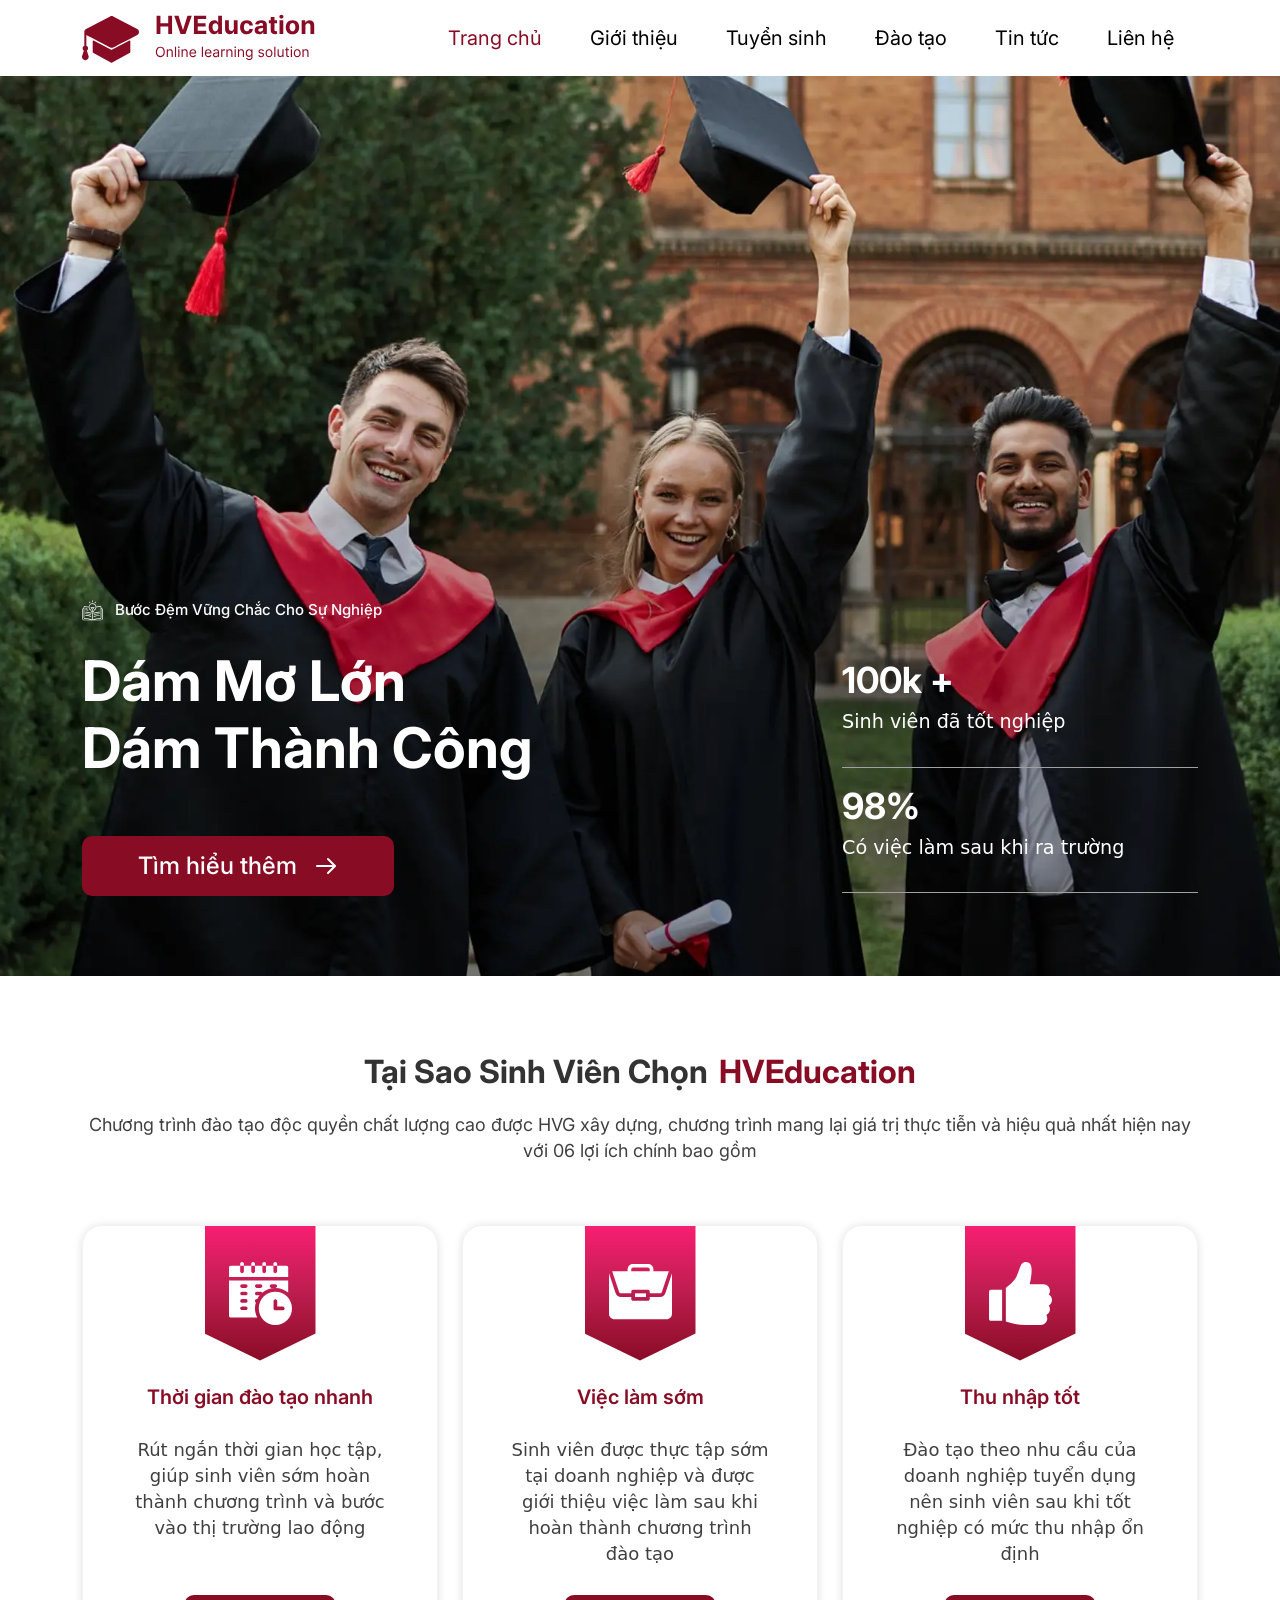
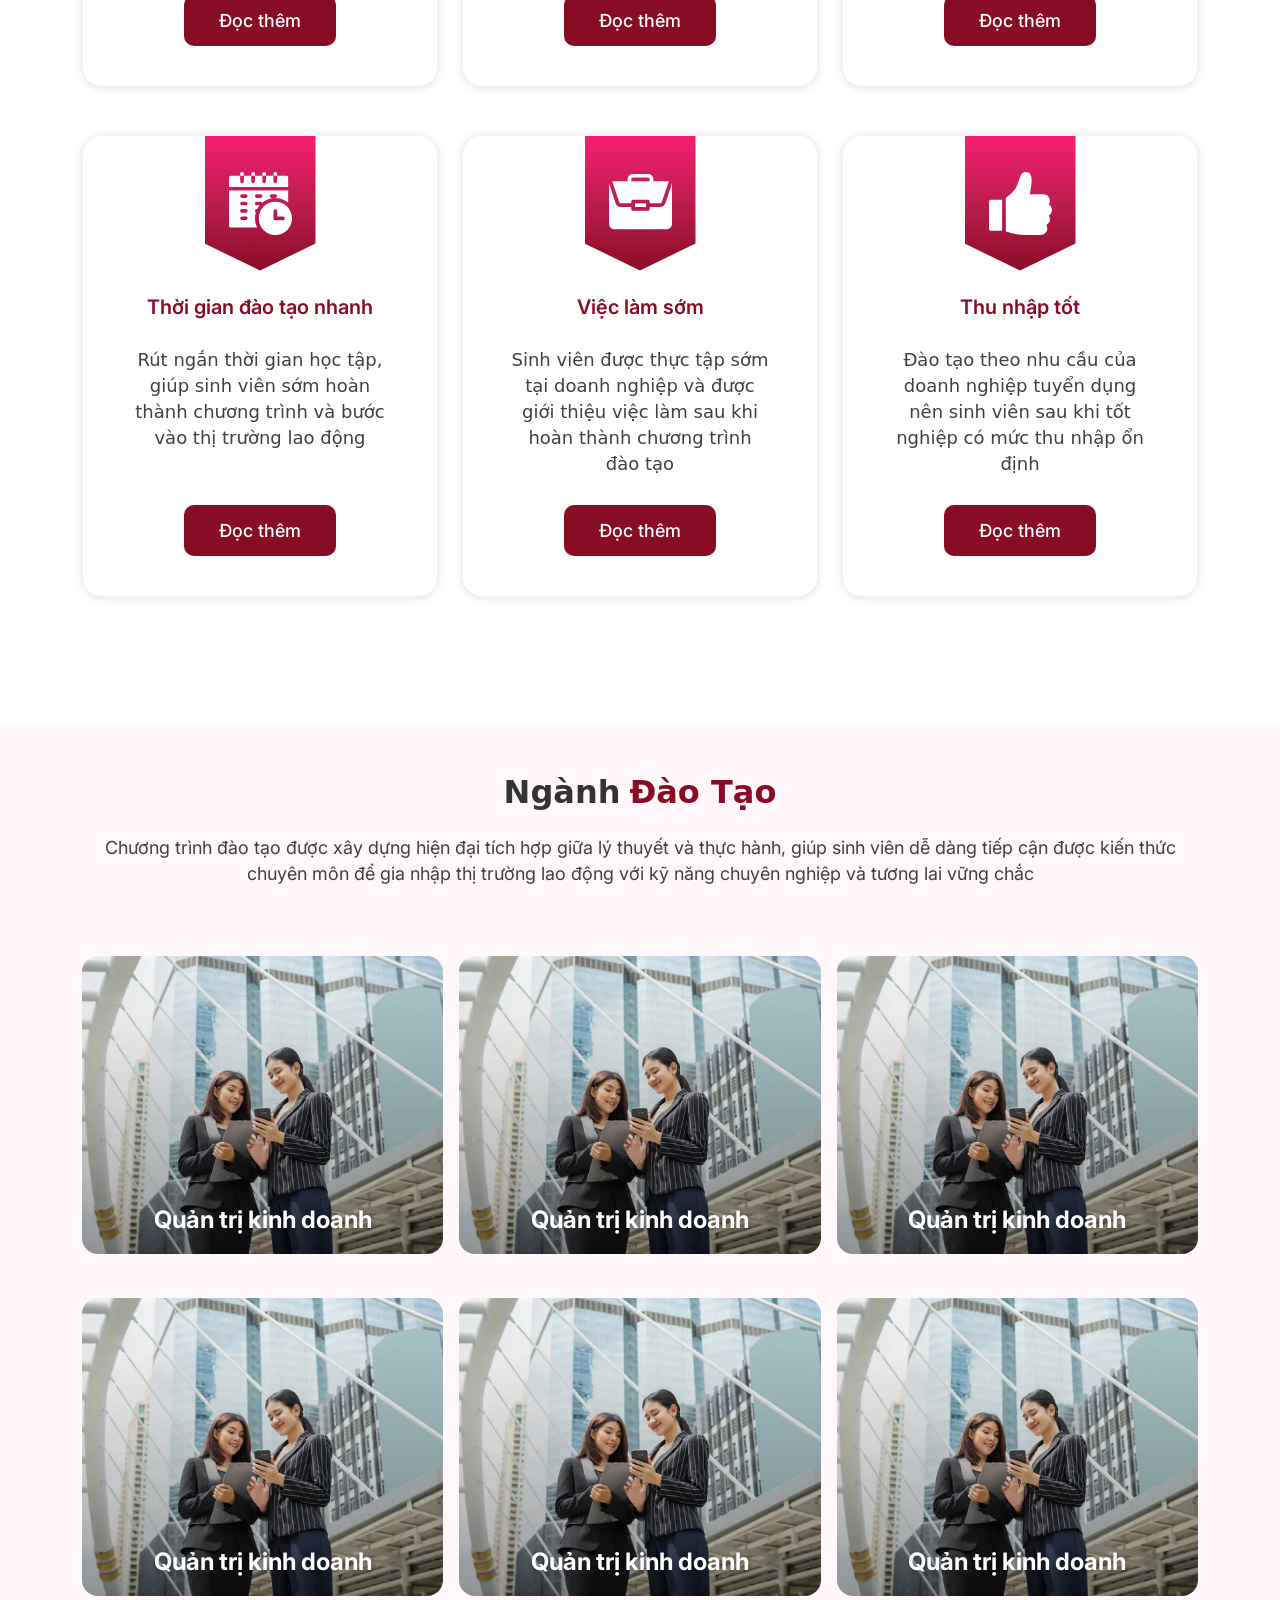
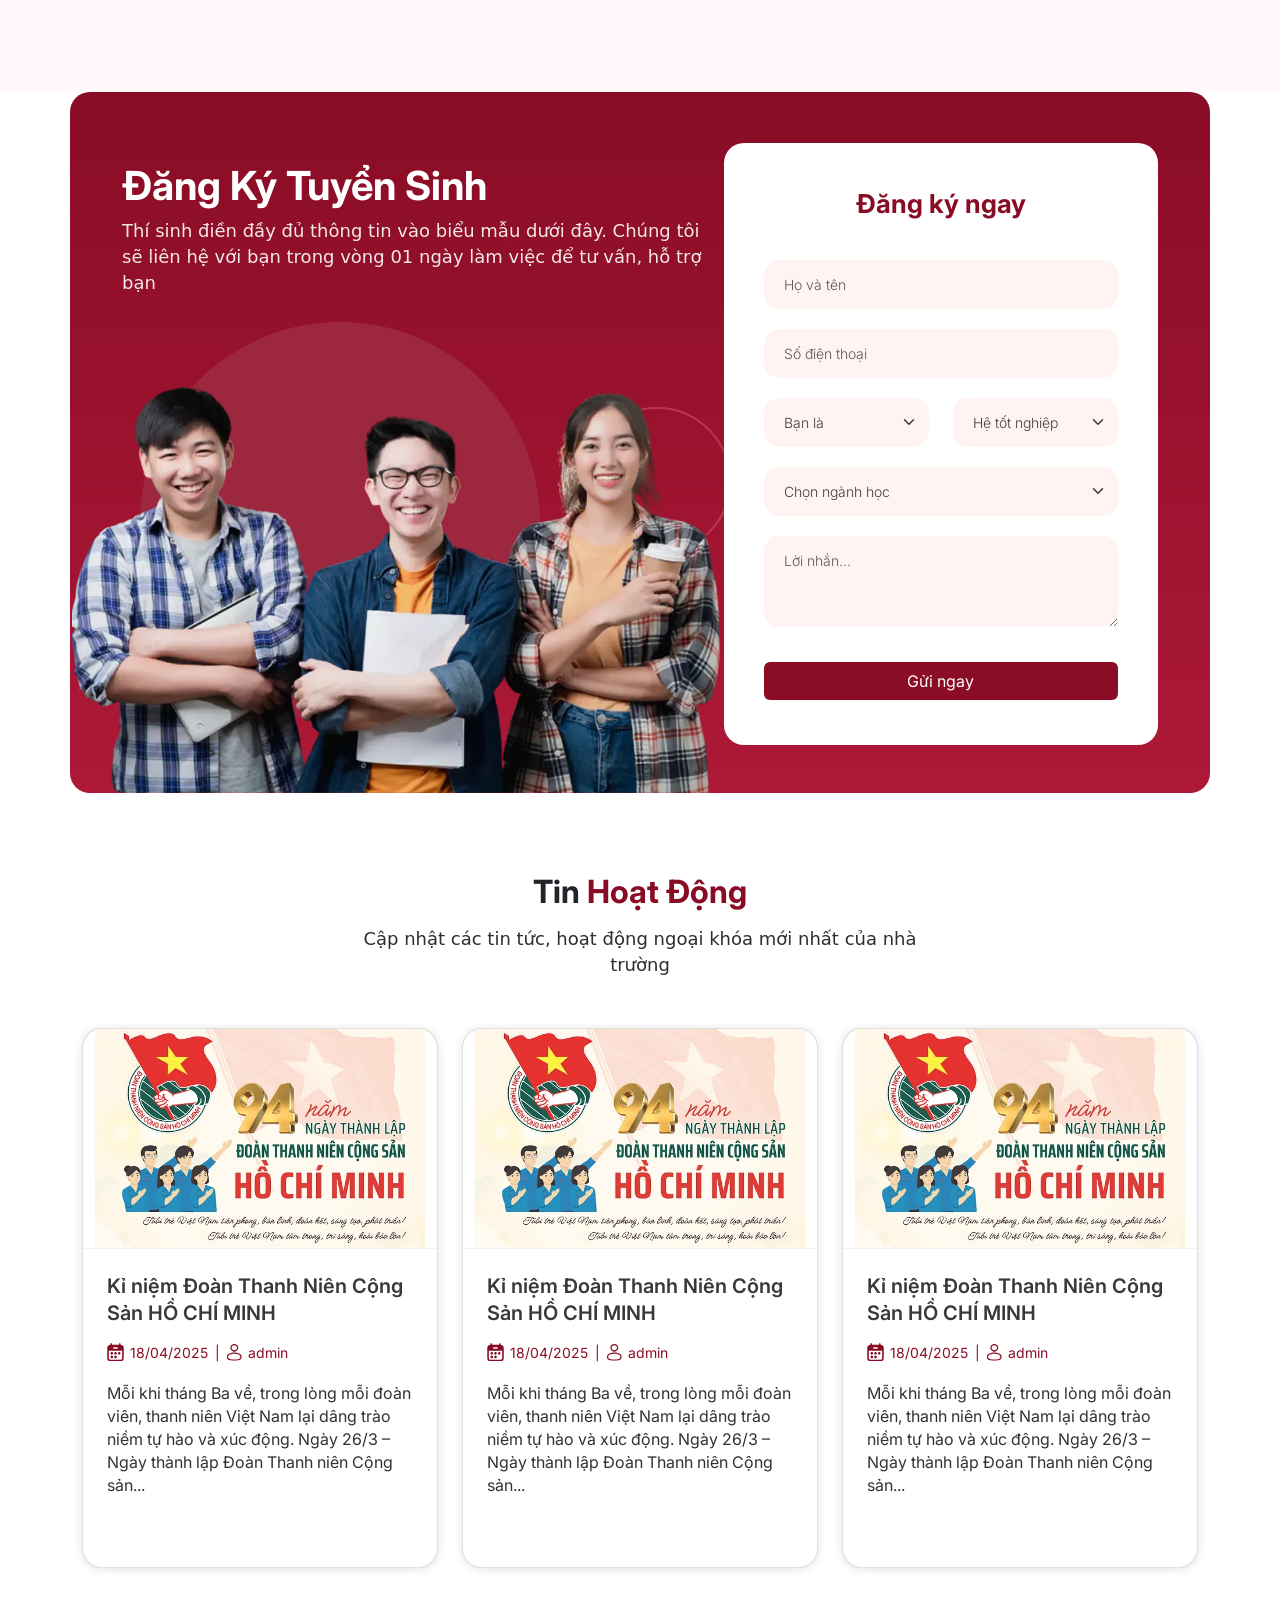
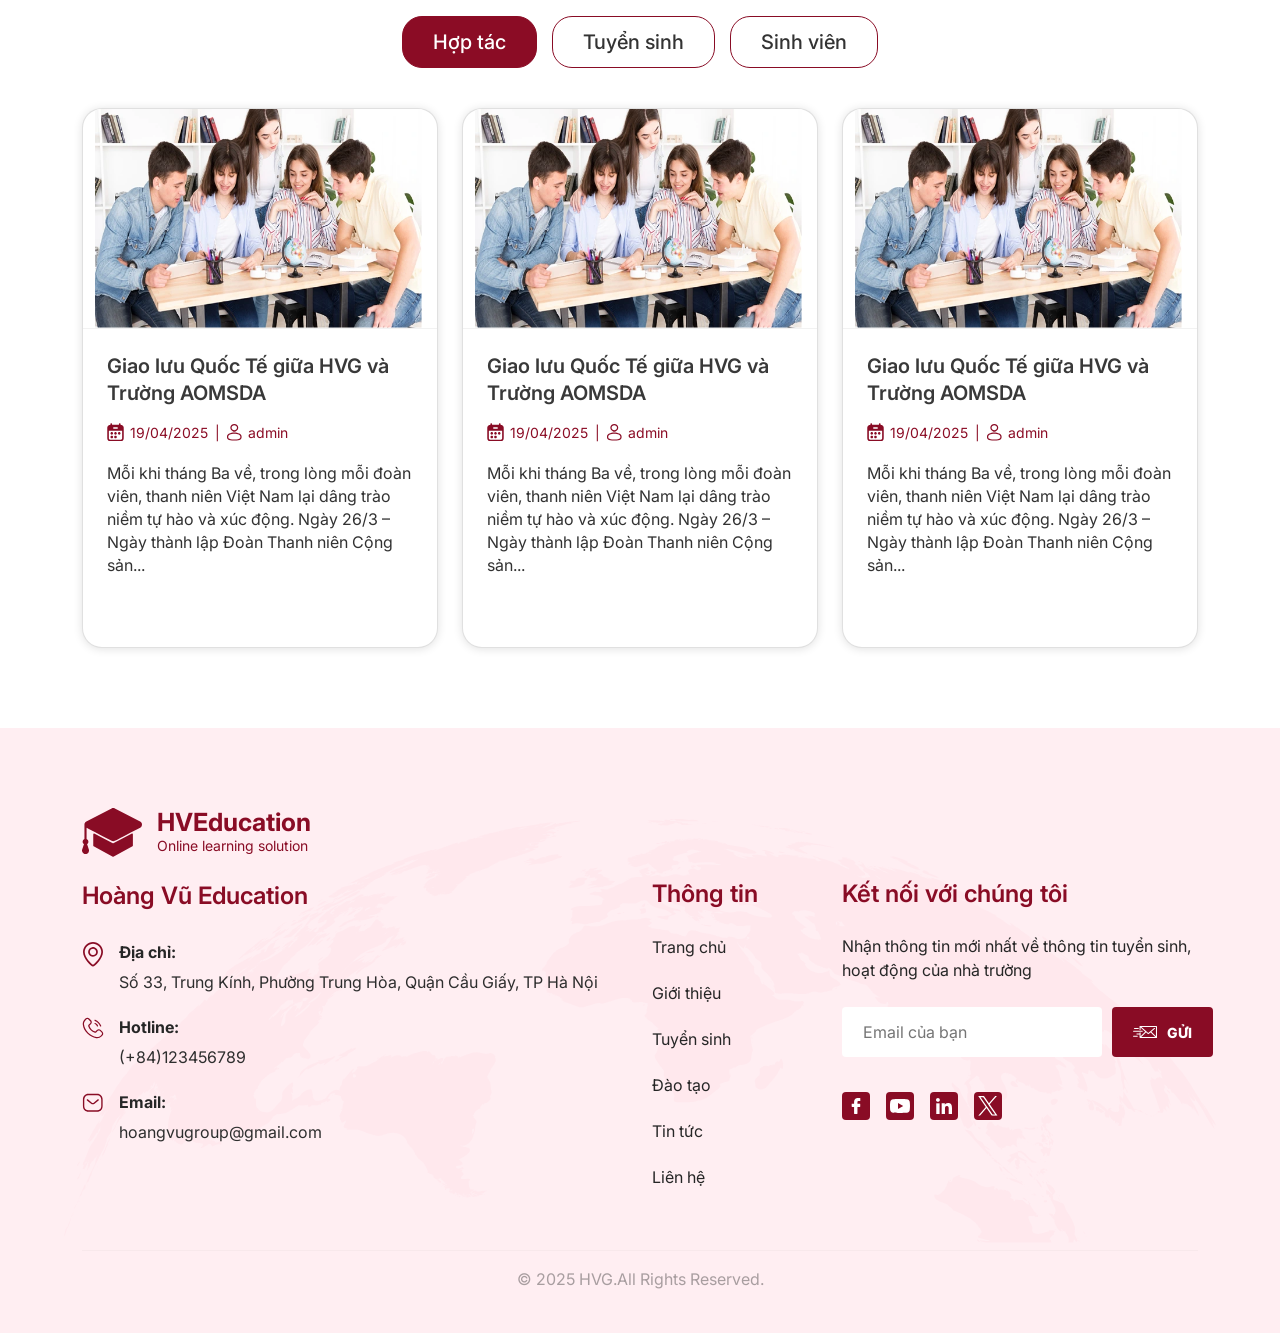
==== commit ec5ec0bd: "update" ====
--- a/index.html
+++ b/index.html
@@ -79,7 +79,7 @@
 
         <div class="row mt-3 pt-2">
           <!-- Feature 1 -->
-          <div class="col-md-4 mb-5">
+          <div class="col-md-4 mb-4 mb-lg-5">
             <div class="feature-card">
               <div class="feature-icon-wrapper">
                 <img src="assets/timetable 1.svg" alt="timetable 1" class="img-fluid"></img>
@@ -93,7 +93,7 @@
             </div>
           </div>
           <!-- Feature 2 -->
-          <div class="col-md-4 mb-5">
+          <div class="col-md-4 mb-4 mb-lg-5">
             <div class="feature-card">
               <div class="feature-icon-wrapper">
                 <img src="assets/portfolio 2.svg" alt="portfolio 2" class="img-fluid"></img>
@@ -107,7 +107,7 @@
             </div>
           </div>
           <!-- Feature 3 -->
-          <div class="col-md-4 mb-5">
+          <div class="col-md-4 mb-4 mb-lg-5">
             <div class="feature-card">
               <div class="feature-icon-wrapper">
                 <img src="assets/like 2.svg" alt="like 2" class="img-fluid"></img>
@@ -122,7 +122,7 @@
           </div>
 
           <!-- Row 2 -->
-          <div class="col-md-4 mb-5">
+          <div class="col-md-4 mb-4 mb-lg-5">
             <div class="feature-card">
               <div class="feature-icon-wrapper">
                 <img src="assets/timetable 1.svg" alt="timetable 1" class="img-fluid"></img>
@@ -136,7 +136,7 @@
             </div>
           </div>
           <!-- Feature 5 -->
-          <div class="col-md-4 mb-5">
+          <div class="col-md-4 mb-4 mb-lg-5">
             <div class="feature-card">
               <div class="feature-icon-wrapper">
                 <img src="assets/portfolio 2.svg" alt="portfolio 2" class="img-fluid"></img>
@@ -150,7 +150,7 @@
             </div>
           </div>
           <!-- Feature 6 -->
-          <div class="col-md-4 mb-5">
+          <div class="col-md-4 mb-4 mb-lg-5">
             <div class="feature-card">
               <div class="feature-icon-wrapper">
                 <img src="assets/like 2.svg" alt="like 2" class="img-fluid"></img>
@@ -181,7 +181,7 @@
           </p>
         </div>
 
-        <div class="row mt-3 g-4">
+        <div class="row mt-3 g-3">
           <!-- Major 1 -->
           <div class="col-md-4">
             <a href="pages/news-detail.html" class="major-card" style="background-image: url('assets/Rectangle 140990.webp')">
--- a/styles/homepage.css
+++ b/styles/homepage.css
@@ -886,6 +886,22 @@
     font-size: 14px !important;
     margin-bottom: 10px !important;
   }
+  .feature-card {
+    height: auto !important;
+    padding-bottom: 30px !important;
+  }
+  .feature-title {
+    margin: 40px 10px 10px 10px !important;
+  }
+  .feature-text {
+    margin-bottom: 10px;
+  }
+  
+  .section-title-alt{
+    font-family: 'Inter';
+    font-size: 20px !important;
+    margin-bottom: 10px;
+  }
 }
 
 @media (max-width: 376px) {
@@ -958,6 +974,16 @@
     font-size: 12px !important;
     margin-bottom: 10px !important;
   }
+  .feature-card {
+    height: auto !important;
+    padding-bottom: 30px !important;
+  }
+
+  .section-title-alt{
+    font-family: 'Inter';
+    font-size: 18px !important;
+    margin-bottom: 10px;
+  }
 }
 
 @media (max-width: 321px) {
@@ -1027,6 +1053,16 @@
     font-size: 12px !important;
     margin-bottom: 10px !important;
   }
+  .feature-card {
+    height: auto !important;
+    padding-bottom: 30px !important;
+  }
+
+  .section-title-alt{
+    font-family: 'Inter';
+    font-size: 18px !important;
+    margin-bottom: 10px;
+  }
 }
 
   /* Hide decorative yellow lines on responsive views */
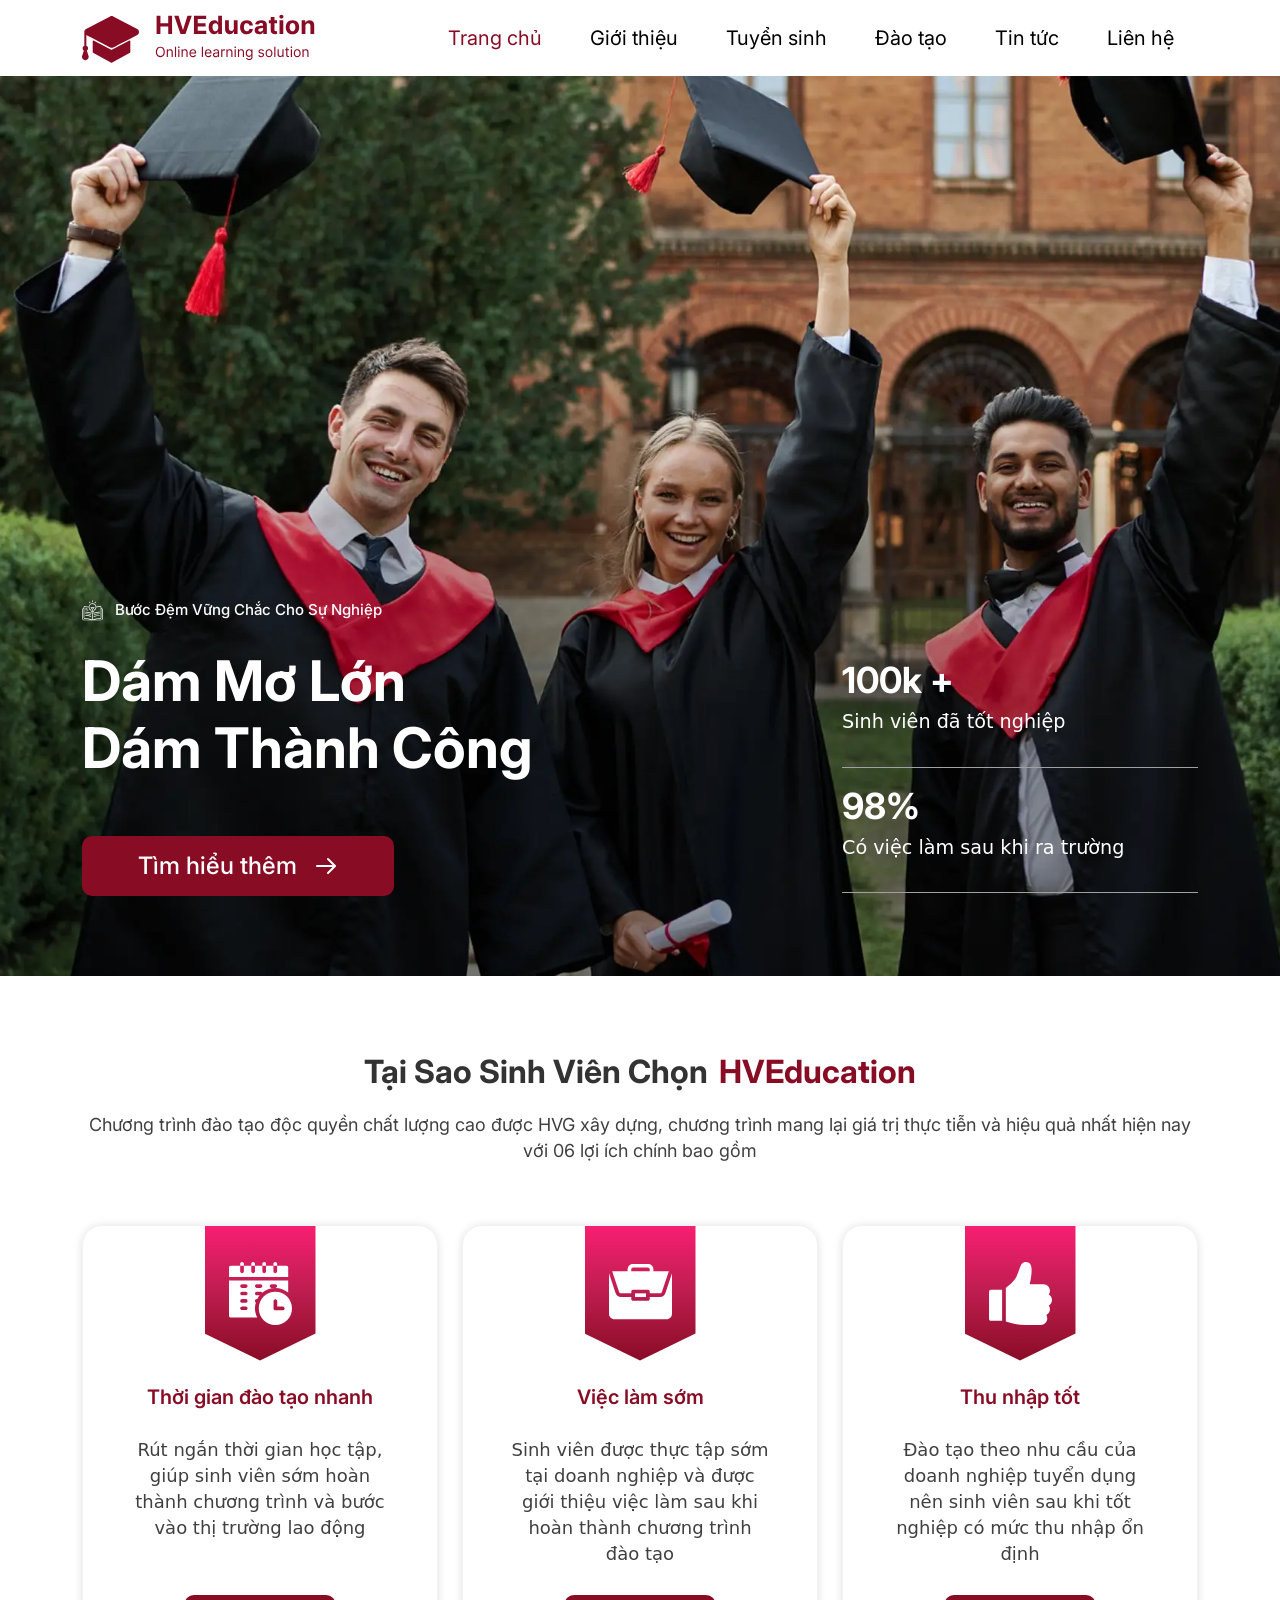
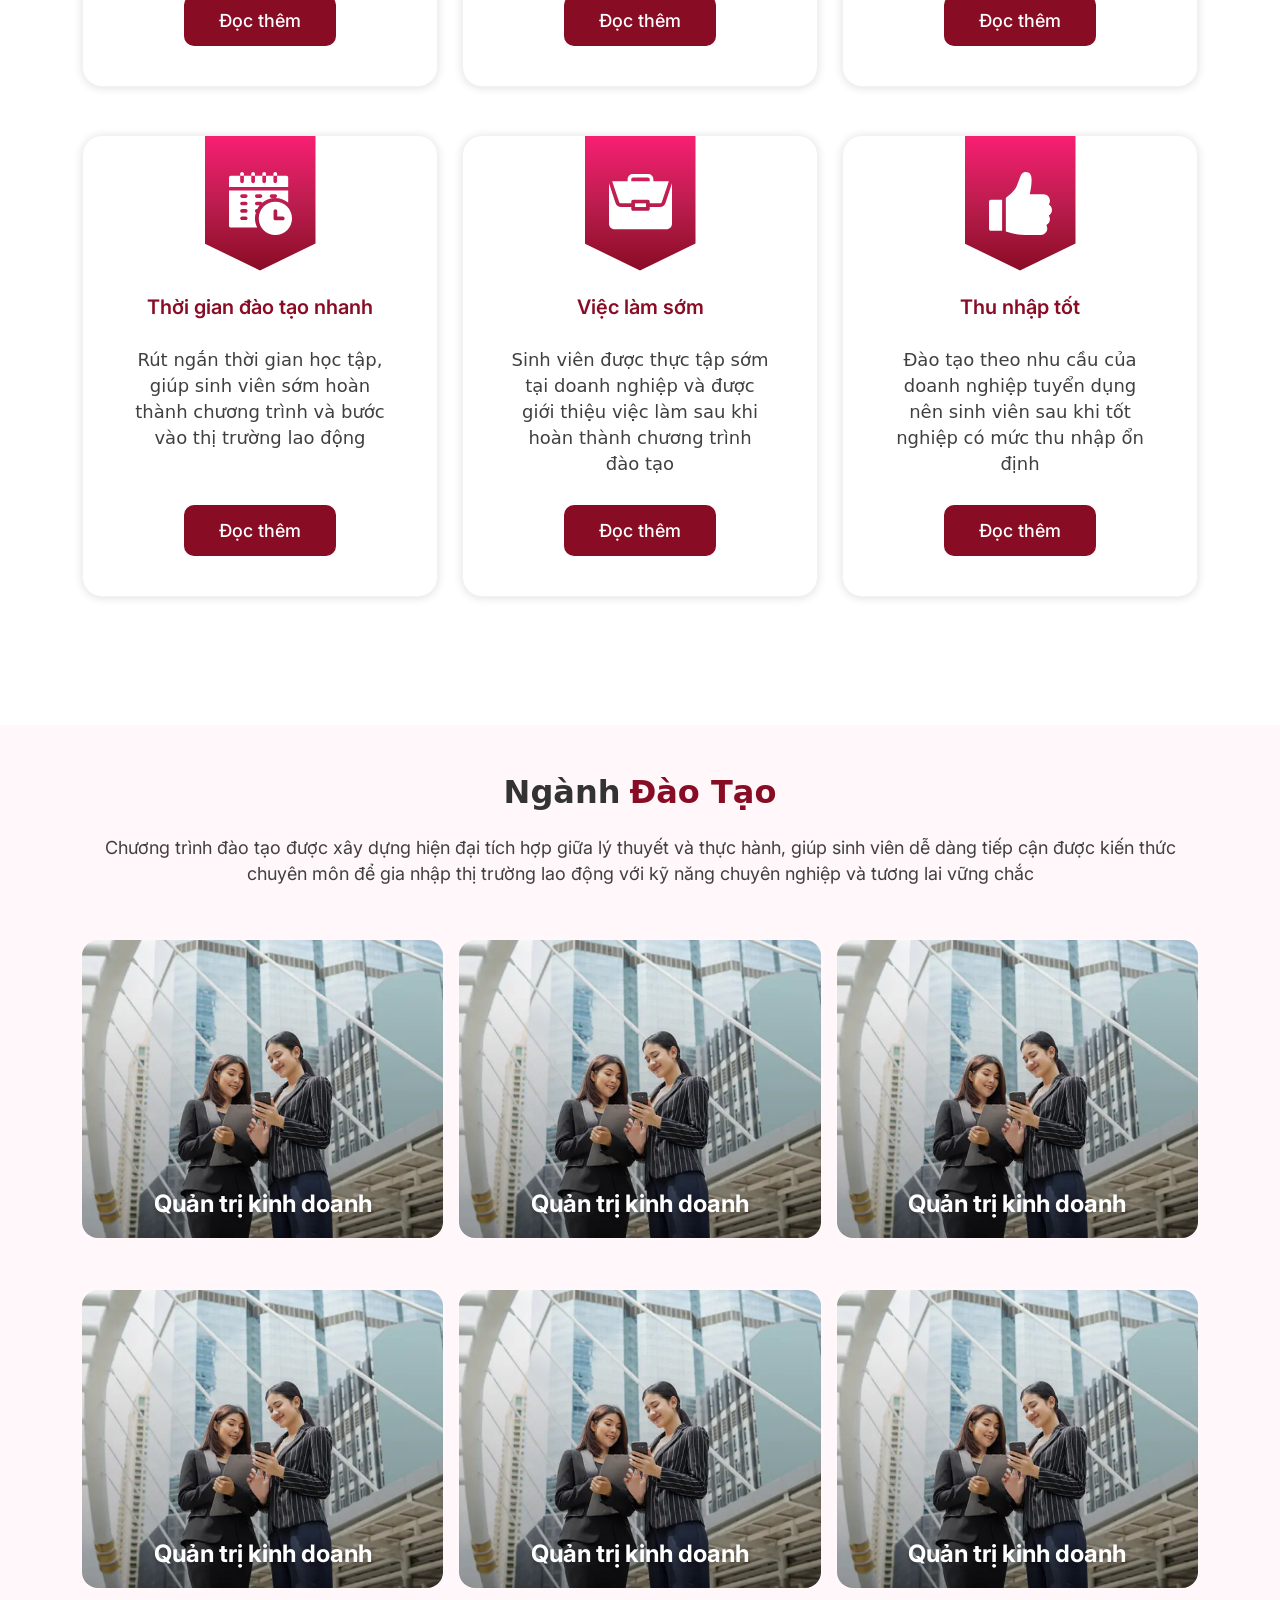
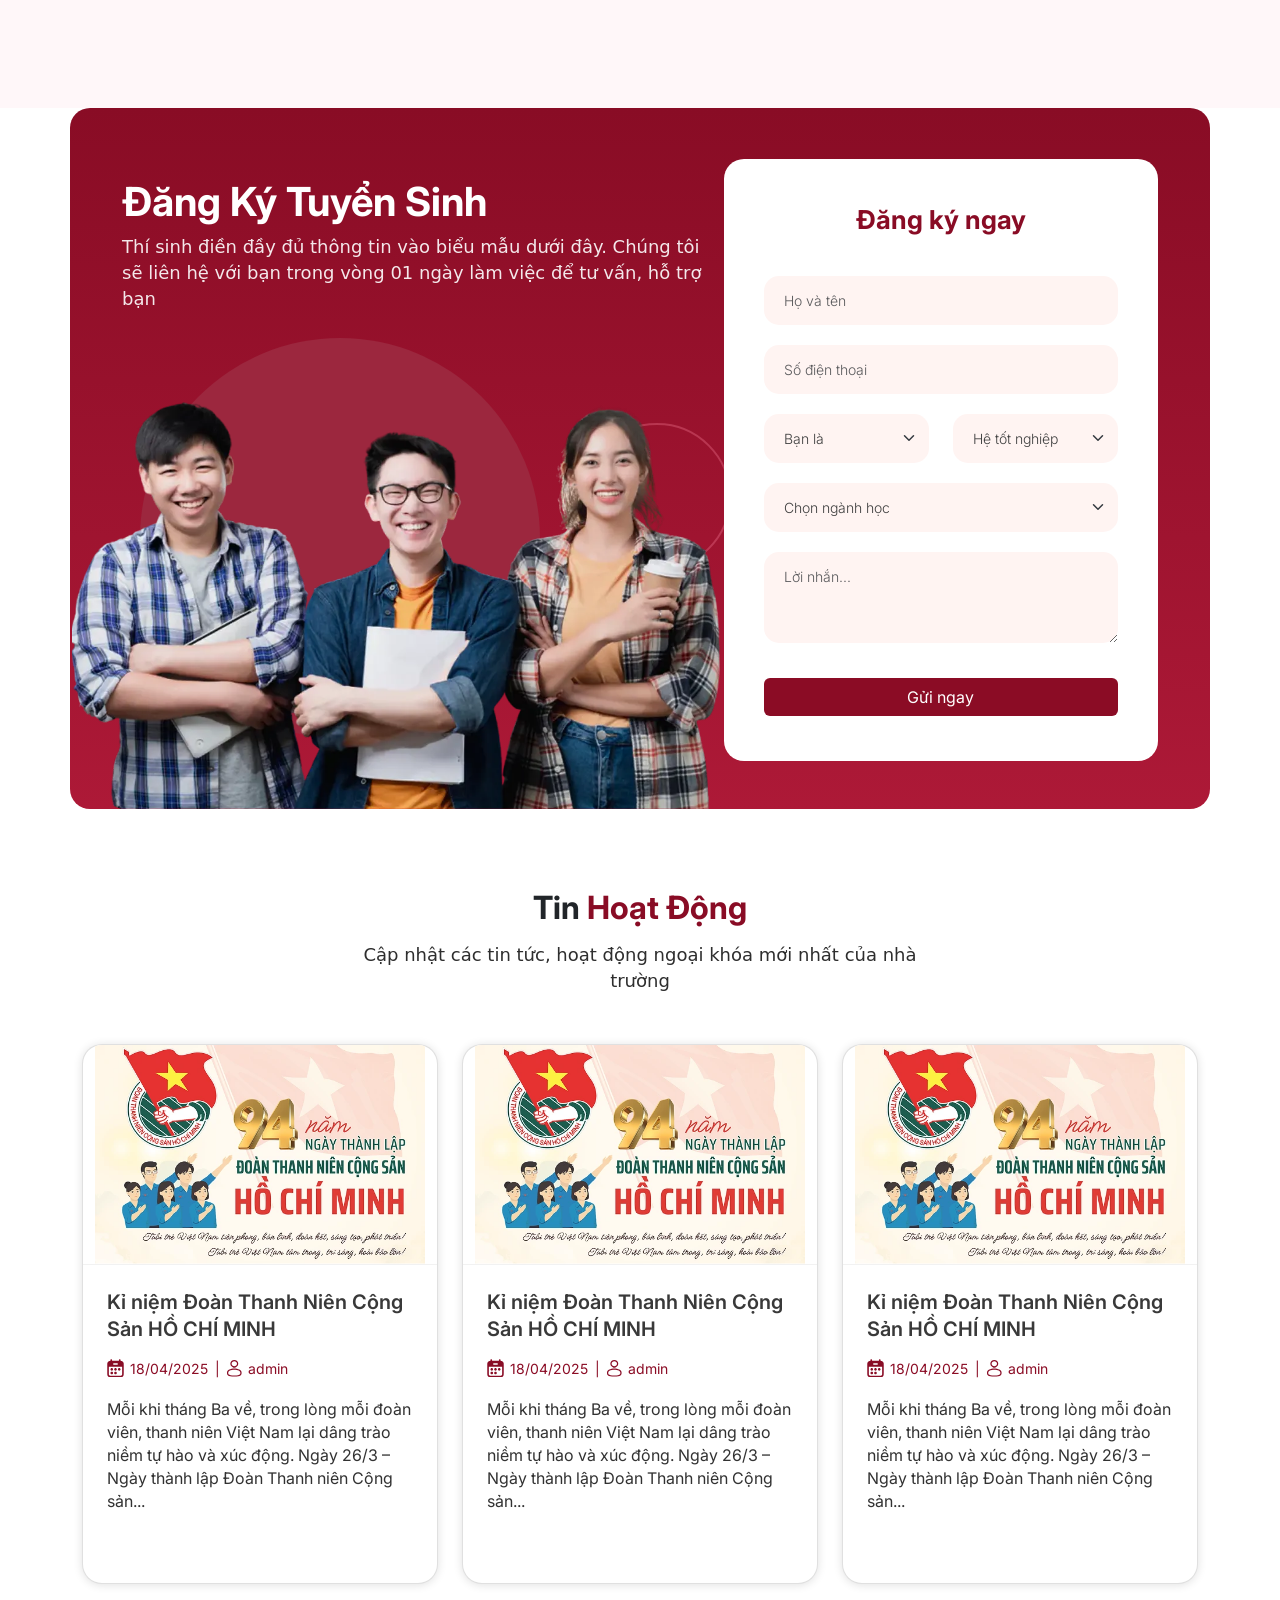
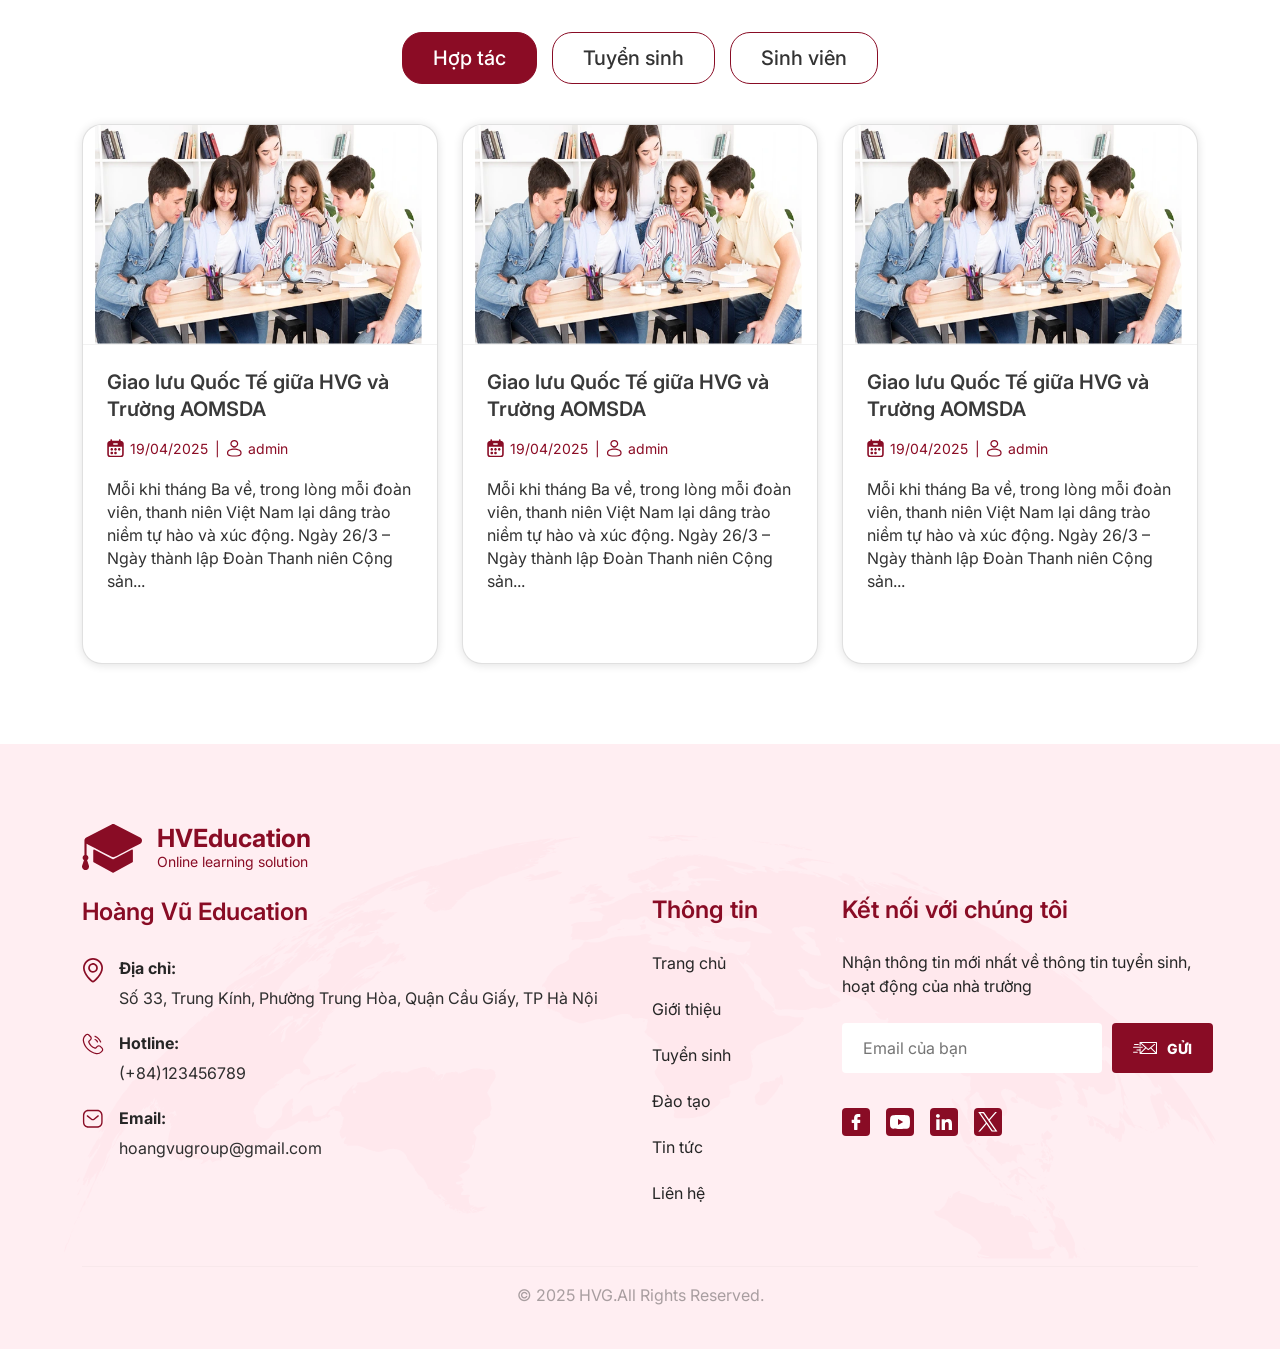
==== commit ea2cf613: "update" ====
--- a/index.html
+++ b/index.html
@@ -181,17 +181,16 @@
           </p>
         </div>
 
-        <div class="row mt-3 g-3">
+        <div class="row mt-3 gx-3 gy-0">
           <!-- Major 1 -->
-          <div class="col-md-4">
-            <a href="pages/news-detail.html" class="major-card" style="background-image: url('assets/Rectangle 140990.webp')">
-              <div class="major-content">
-                <h4 class="major-name">Quản trị kinh doanh</h4>
-              </div>
-            </a>
-          </div>
-          <!-- Major 2 -->
-          <div class="col-md-4">
+          <div class="col-md-4 mb-3 mb-md-4">
+            <a href="pages/news-detail.html" class="major-card" style="background-image: url('assets/Rectangle 140990.webp')">
+              <div class="major-content">
+                <h4 class="major-name">Quản trị kinh doanh</h4>
+              </div>
+            </a>
+          </div>
+          <div class="col-md-4 mb-3 mb-md-4">
             <a href="pages/news-detail.html" class="major-card" style="background-image: url('assets/Rectangle 140990.webp')">
               <div class="major-content">
                 <h4 class="major-name">Quản trị kinh doanh</h4>
@@ -199,7 +198,7 @@
             </a>
           </div>
           <!-- Major 3 -->
-          <div class="col-md-4">
+          <div class="col-md-4 mb-3 mb-md-4">
             <a href="pages/news-detail.html" class="major-card" style="background-image: url('assets/Rectangle 140990.webp')">
               <div class="major-content">
                 <h4 class="major-name">Quản trị kinh doanh</h4>
@@ -207,7 +206,7 @@
             </a>
           </div>
           <!-- Major 4 -->
-          <div class="col-md-4">
+          <div class="col-md-4 mb-3 mb-md-4">
             <a href="pages/news-detail.html" class="major-card" style="background-image: url('assets/Rectangle 140990.webp')">
               <div class="major-content">
                 <h4 class="major-name">Quản trị kinh doanh</h4>
@@ -215,7 +214,7 @@
             </a>
           </div>
           <!-- Major 5 -->
-          <div class="col-md-4">
+          <div class="col-md-4 mb-3 mb-md-4">
             <a href="pages/news-detail.html" class="major-card" style="background-image: url('assets/Rectangle 140990.webp')">
               <div class="major-content">
                 <h4 class="major-name">Quản trị kinh doanh</h4>
@@ -223,7 +222,7 @@
             </a>
           </div>
           <!-- Major 6 -->
-          <div class="col-md-4">
+          <div class="col-md-4 mb-3 mb-md-4">
             <a href="pages/news-detail.html" class="major-card" style="background-image: url('assets/Rectangle 140990.webp')">
               <div class="major-content">
                 <h4 class="major-name">Quản trị kinh doanh</h4>
@@ -241,8 +240,8 @@
           <!-- Left Side: Content & Image -->
           <div class="registration-info">
             <div class="registration-text">
-              <h3>Đăng Ký Tuyển Sinh</h3>
-              <p>
+              <h3 class="registration-title">Đăng Ký Tuyển Sinh</h3>
+              <p class="registration-desc">
                 Thí sinh điền đầy đủ thông tin vào biểu mẫu dưới đây. Chúng tôi sẽ liên hệ với bạn trong vòng 01 ngày
                 làm việc để tư vấn, hỗ trợ bạn
               </p>
@@ -257,7 +256,7 @@
           <!-- Right Side: Form Card -->
           <div class="registration-form-area">
             <div class="registration-card">
-              <h4>Đăng ký ngay</h4>
+              <h4 class="form-title">Đăng ký ngay</h4>
               <form action="#" method="POST">
                 <div>
                   <input type="text" class="form-control reg-form-control" placeholder="Họ và tên" required>
--- a/styles/homepage.css
+++ b/styles/homepage.css
@@ -777,7 +777,7 @@
 
   .majors-section {
     padding-top: 20px;
-    padding-block: 20px;
+    padding-block: 10px;
   }
 
   .section-title-alt {
@@ -901,6 +901,35 @@
     font-family: 'Inter';
     font-size: 20px !important;
     margin-bottom: 10px;
+  }
+  .major-card {
+    margin-bottom: 10px !important;
+  }
+
+  .registration-title {
+    font-family: 'Inter';
+    font-size: 20px !important;
+  }
+  .registration-desc {
+    font-family: 'Inter';
+    font-size: 14px !important;
+  }
+  .form-title {
+    font-family: 'Inter';
+    font-size: 20px !important;
+    margin-bottom: 20px !important;
+  }
+
+  .registration-card {
+    padding: 20px !important;
+  }
+
+  .reg-form-control {
+    font-size: 14px !important;
+  }
+
+  .btn-reg {
+    font-size: 14px !important;
   }
 }
 
@@ -1063,6 +1092,14 @@
     font-size: 18px !important;
     margin-bottom: 10px;
   }
+
+  .registration-card {
+    padding: 10px !important;
+  }
+
+  .reg-form-control {
+    font-size: 12px !important;
+  }
 }
 
   /* Hide decorative yellow lines on responsive views */
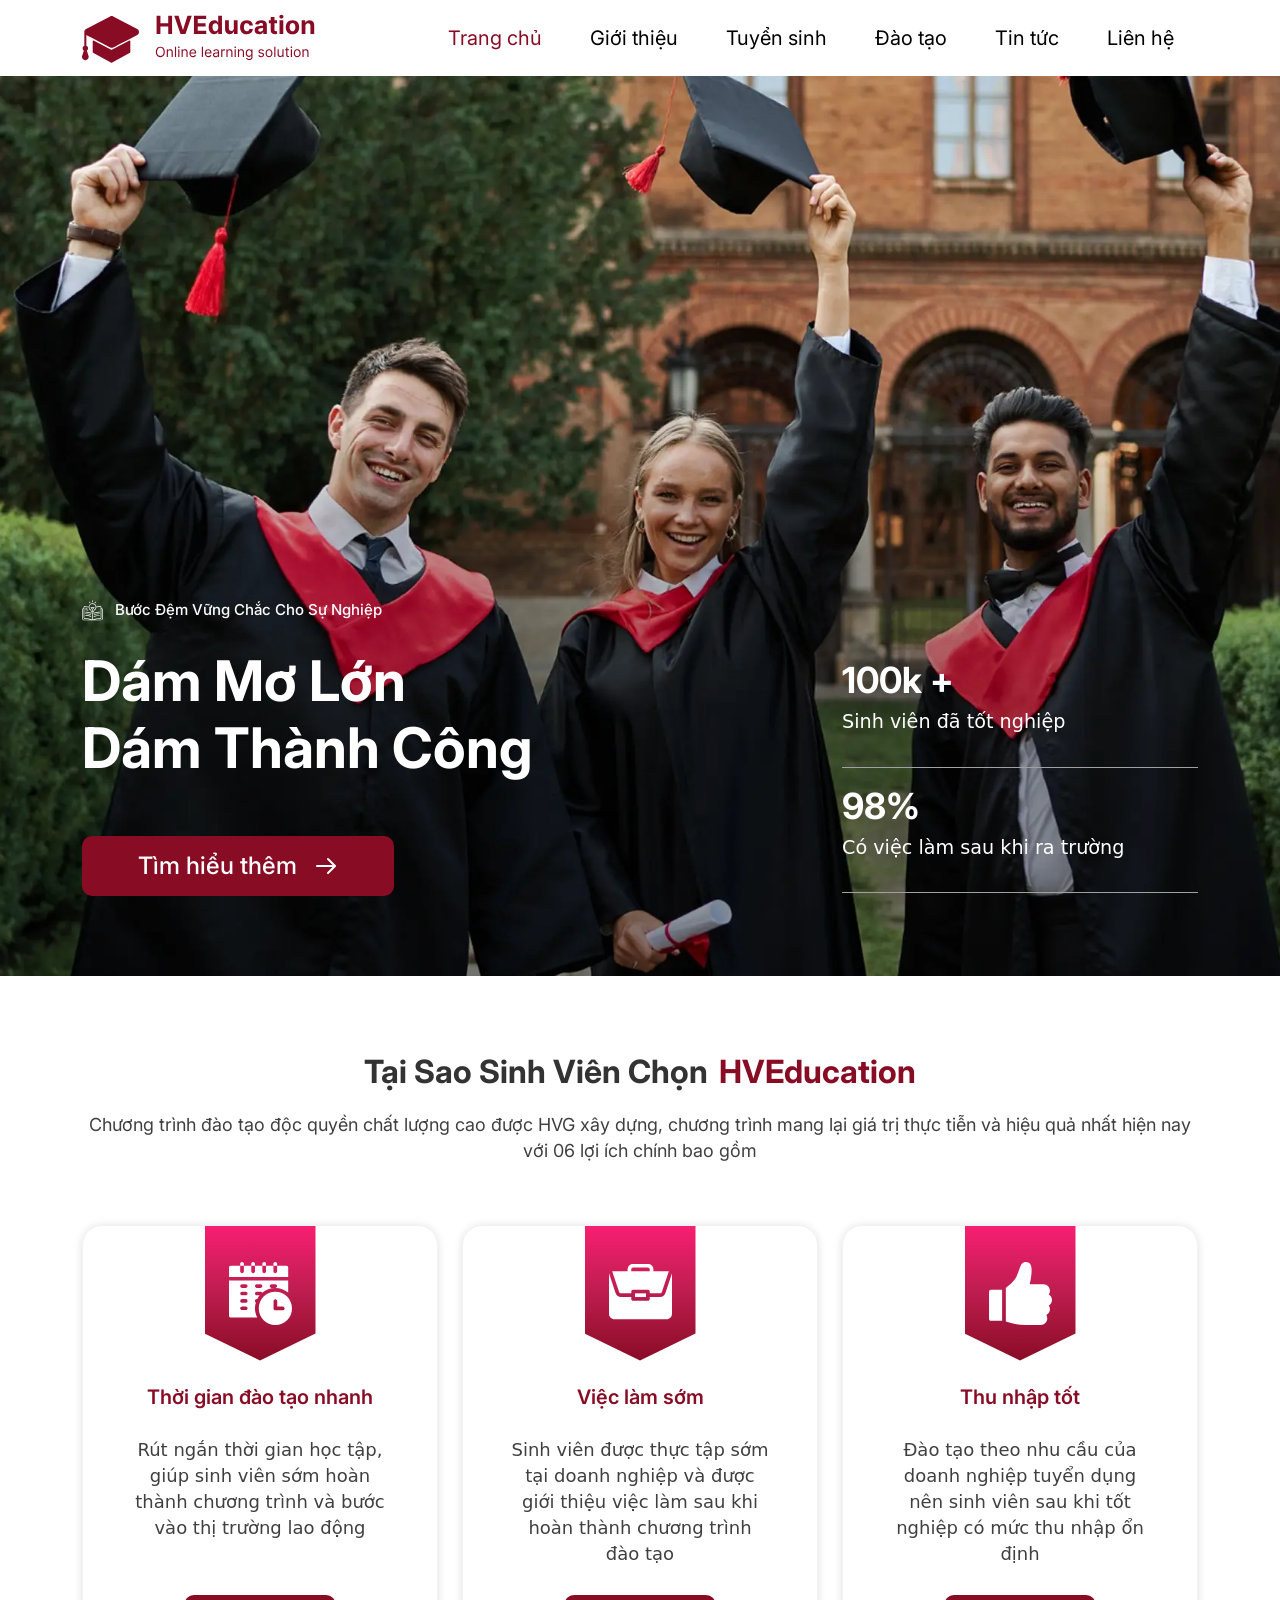
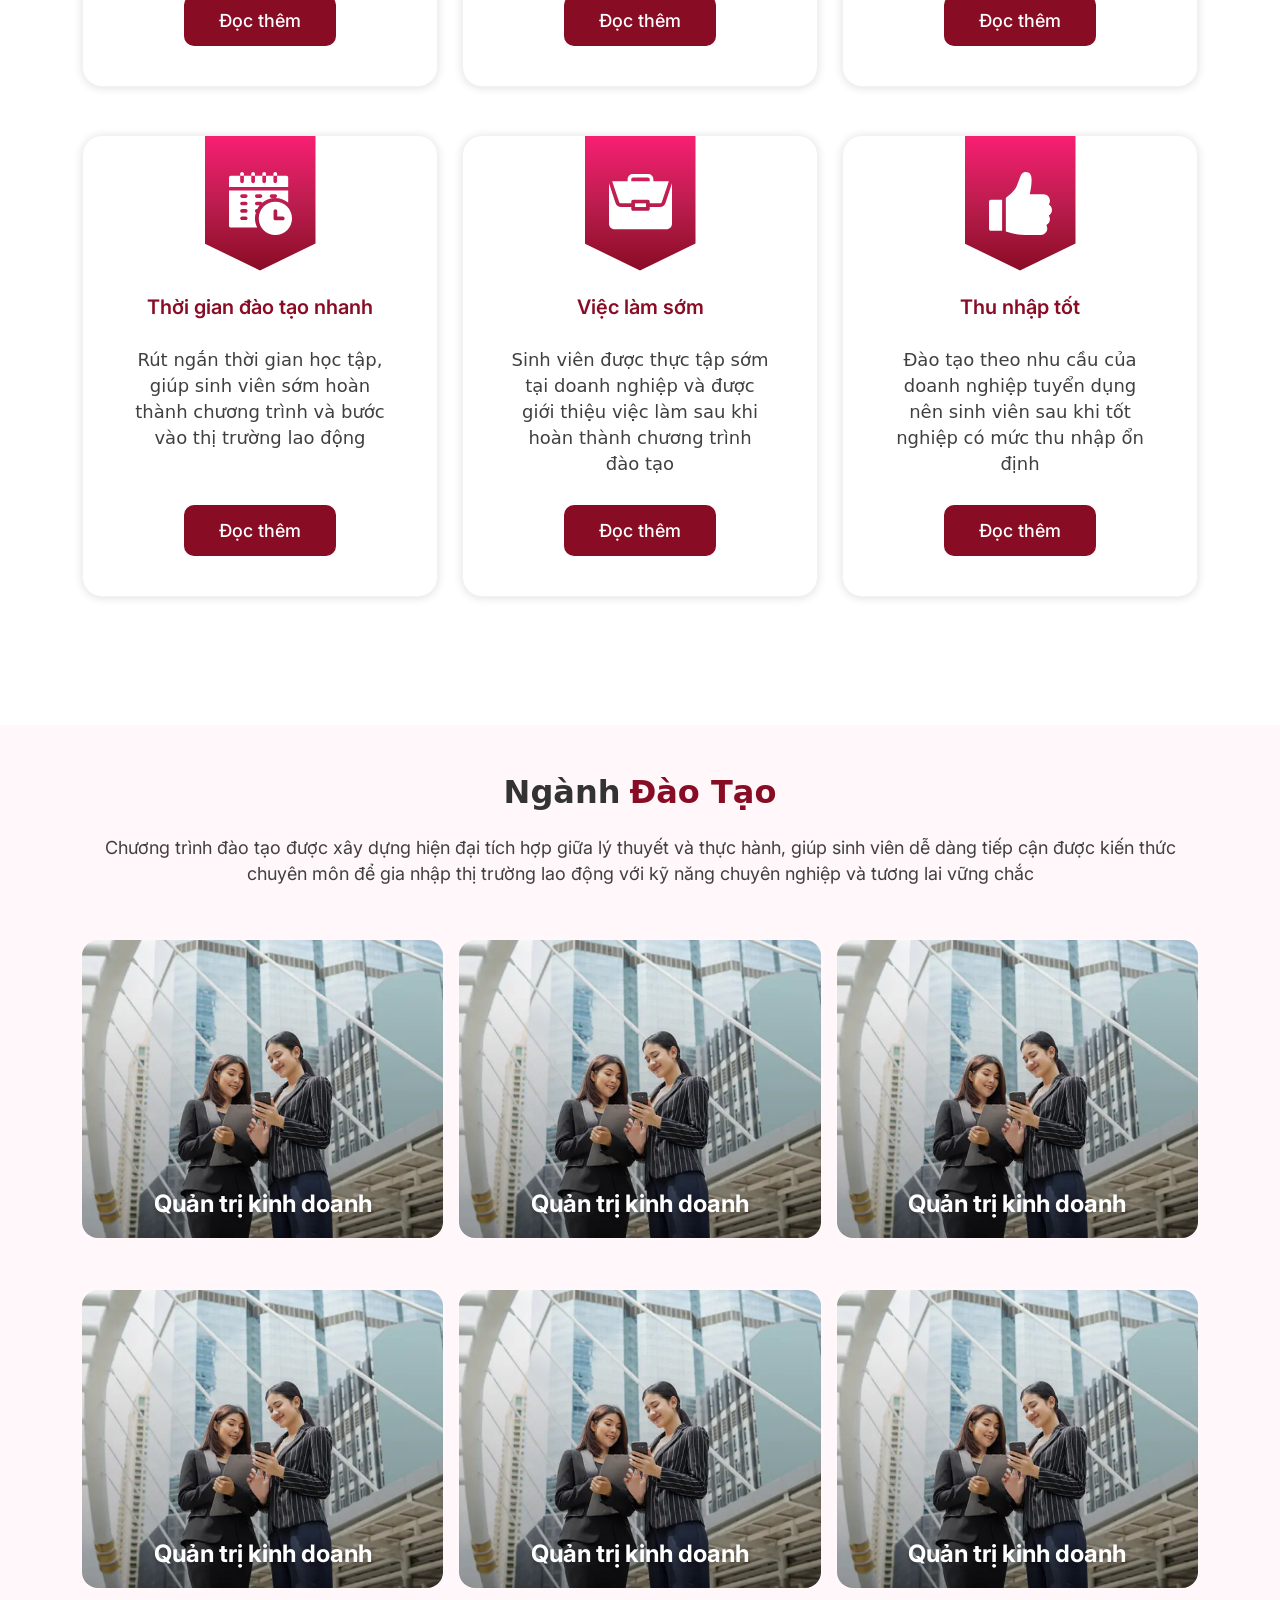
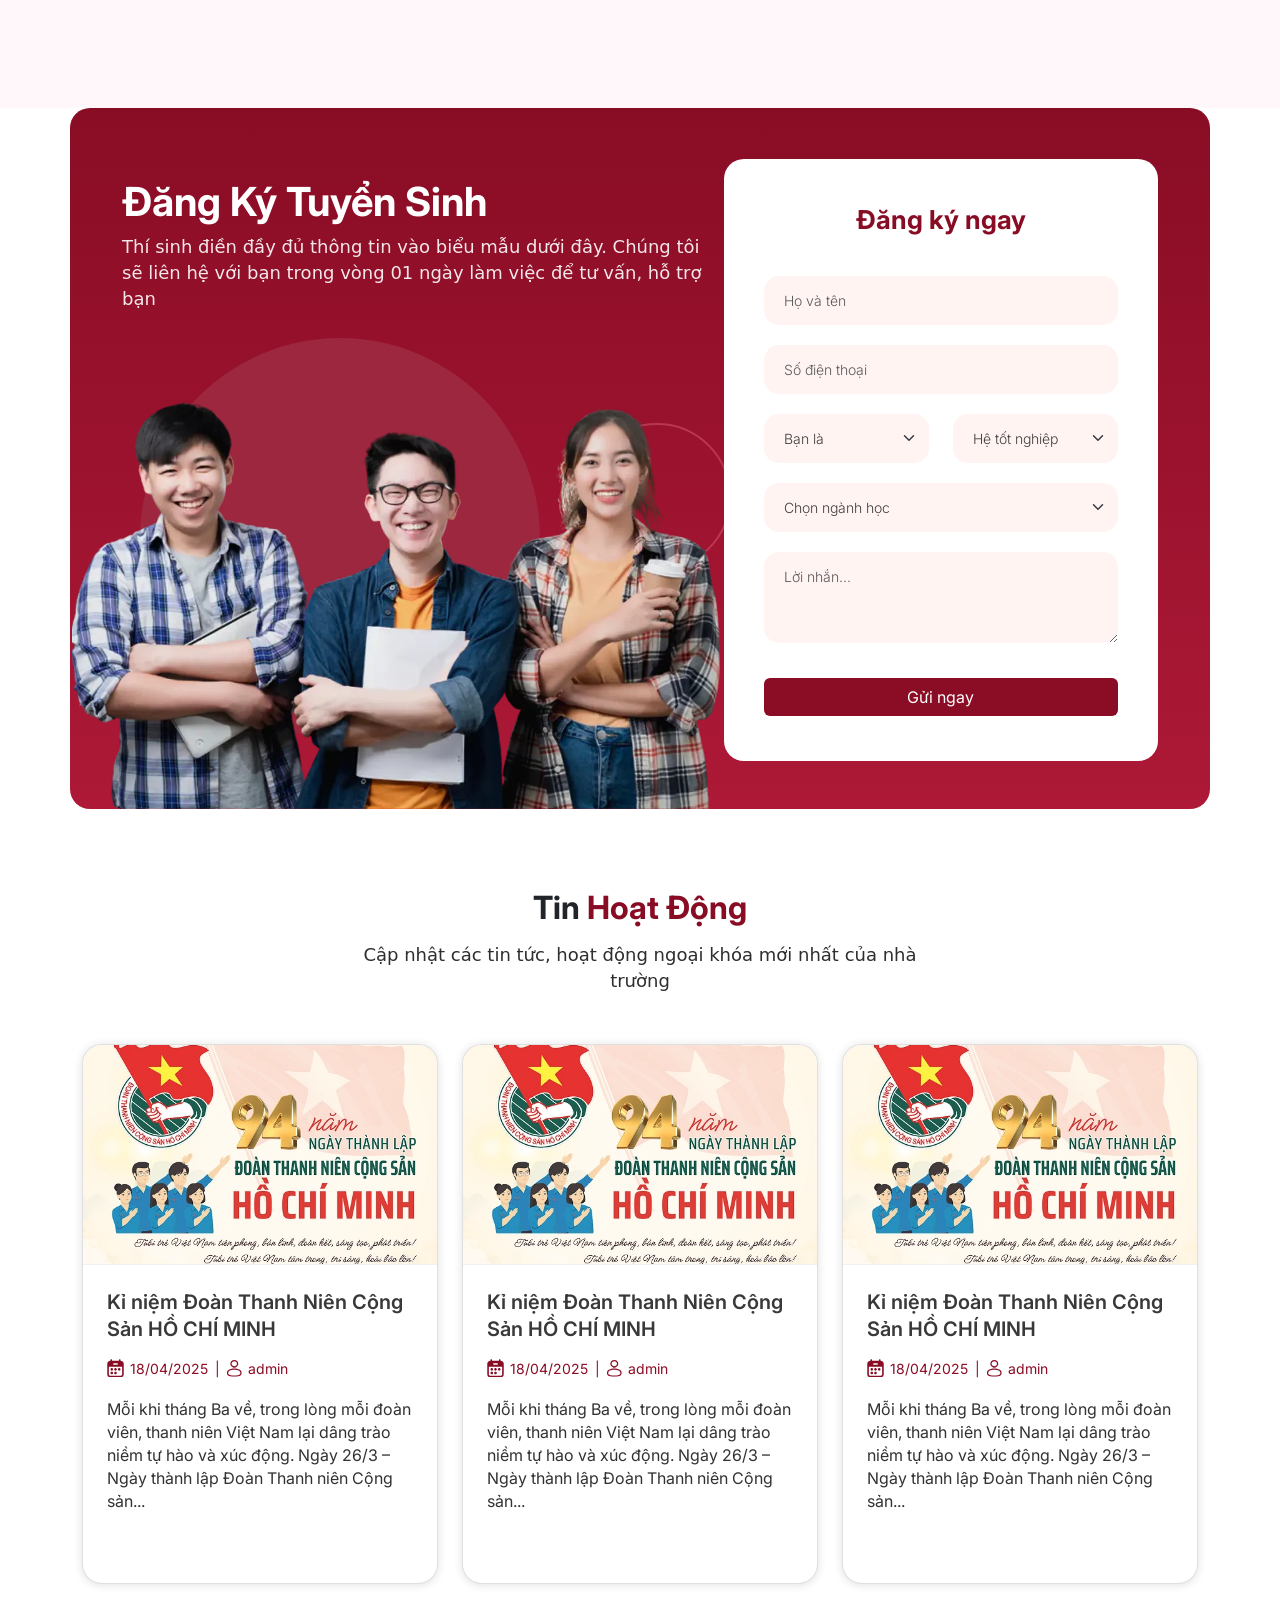
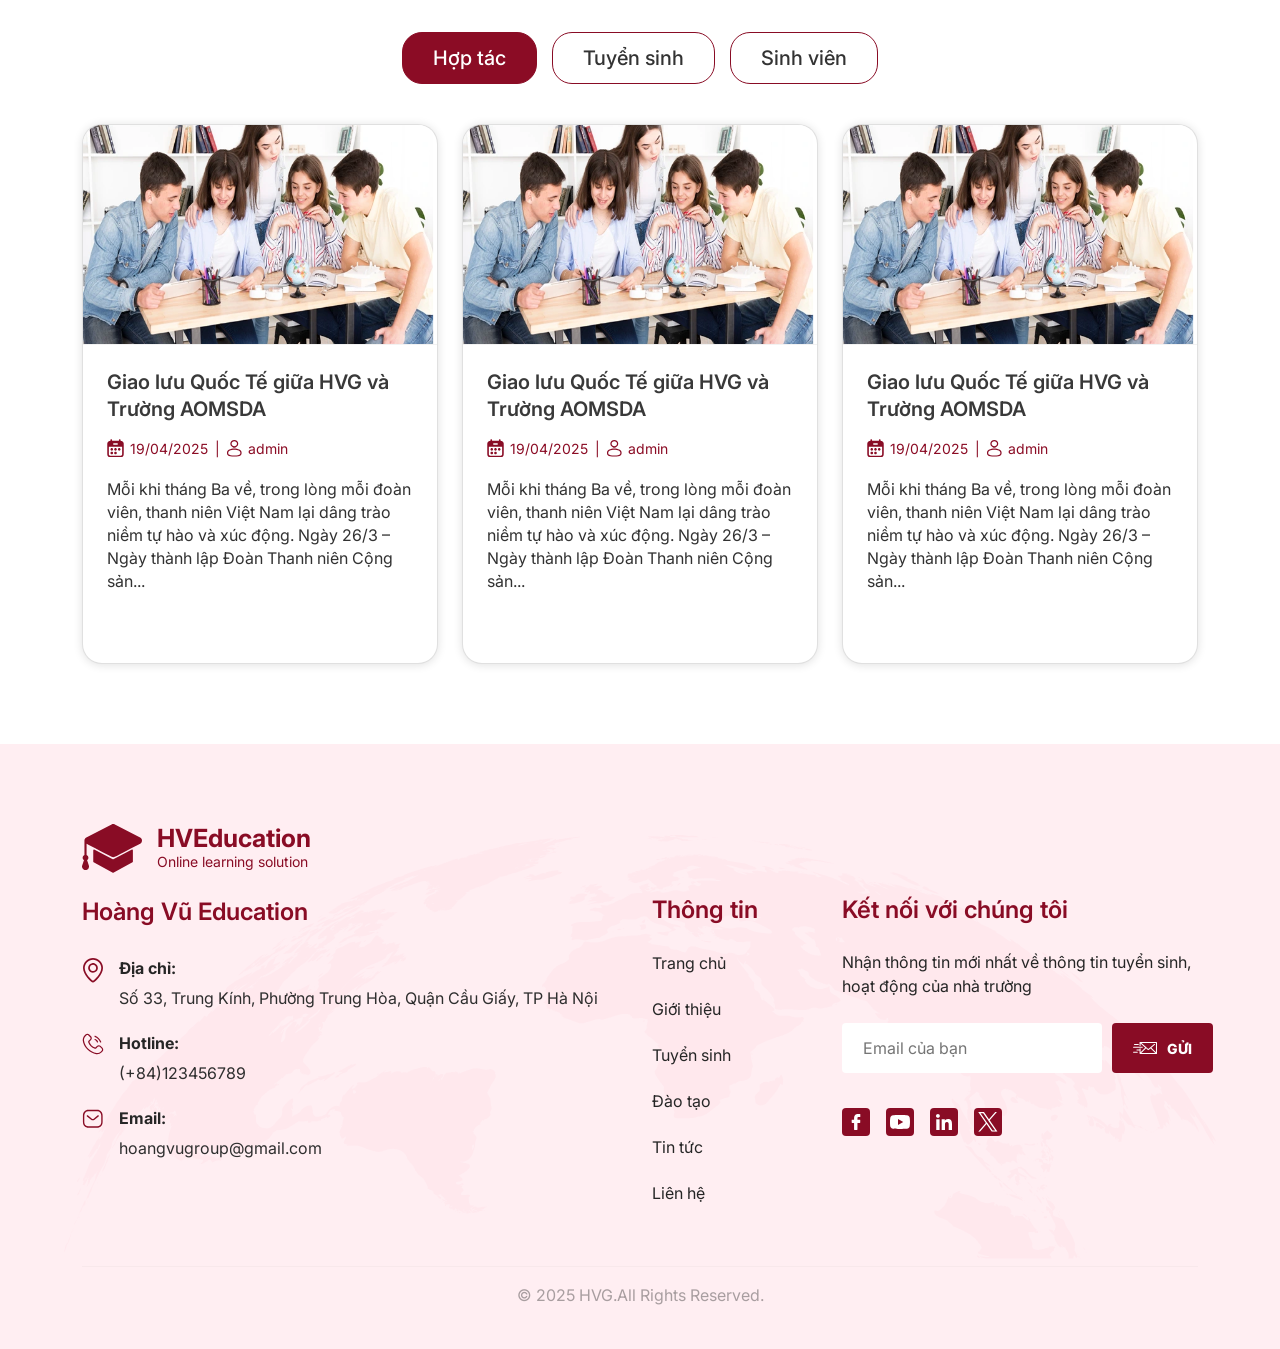
==== commit 9101bc0d: "update" ====
--- a/index.html
+++ b/index.html
@@ -301,7 +301,7 @@
         </div>
 
         <!-- Top Row -->
-        <div class="row g-4 mb-5">
+        <div class="row g-3 g-lg-4 mb-4 mb-lg-5">
           <div class="col-lg-4 col-md-6">
             <div class="activity-card">
               <img src="assets/Rectangle 140991.webp" alt="Tin tức" class="activity-card-img">
--- a/styles/homepage.css
+++ b/styles/homepage.css
@@ -550,7 +550,7 @@
   font-size: 32px;
   font-weight: 700;
   margin: 0 0 15px 0;
-  white-space: nowrap;
+  /* Removal of white-space: nowrap to allow wrapping on mobile */
 }
 
 .activities-title::before{
@@ -632,7 +632,7 @@
 .activity-card-img {
   width: 100%;
   height: 220px;
-  object-fit: contain;
+  object-fit: cover;
   border-bottom: 1px solid rgba(0,0,0,0.05);
 }
 
@@ -826,11 +826,11 @@
   .hero-bg-img {
     object-fit: contain !important;
   }
-  .col-lg-7{
+  .hero-section .col-lg-7{
     max-height: 90px !important;
     padding-left: 10px !important;
   }
-  .col-lg-4{
+  .hero-section .col-lg-4{
     max-height: 90px !important;
     padding-left: 10px !important;
   }
@@ -931,19 +931,52 @@
   .btn-reg {
     font-size: 14px !important;
   }
+
+  /* Activities Section Responsive */
+  .activities-title {
+    font-size: 20px !important;
+    line-height: 1.4;
+    padding: 0 15px;
+    font-family: 'Inter';
+  }
+  .activities-subtitle {
+    font-size: 14px !important;
+    line-height: 20px;
+    padding: 0 10px;
+    font-family: 'Inter';
+    margin-bottom: 10px;
+  }
+  .activity-card-img {
+    height: 180px;
+  }
+  .activity-card-body {
+    padding: 15px !important;
+  }
+  .activity-card-title {
+    font-size: 16px !important;
+    line-height: 22px !important;
+  }
+  .activity-description {
+    font-size: 13px !important;
+    line-height: 18px !important;
+  }
+  .pill-btn {
+    padding: 8px 20px !important;
+    font-size: 14px !important;
+  }
 }
 
 @media (max-width: 376px) {
   .hero-bg-img {
     object-fit: contain !important;
   }
-  .col-lg-7{
+  .hero-section .col-lg-7{
     max-height: 90px !important;
     padding-left: 10px !important;
     padding-top: 5px !important;
     margin-bottom: 30px !important;
   }
-  .col-lg-4{
+  .hero-section .col-lg-4{
     max-height: 90px !important;
     padding: 10px !important;
     margin: 0px !important;
@@ -1013,17 +1046,64 @@
     font-size: 18px !important;
     margin-bottom: 10px;
   }
+
+  .registration-title {
+    font-family: 'Inter';
+    font-size: 18px !important;
+  }
+  .registration-desc {
+    font-family: 'Inter';
+    font-size: 12px !important;
+  }
+  .form-title {
+    font-family: 'Inter';
+    font-size: 18px !important;
+    margin-bottom: 20px !important;
+  }
+
+  .registration-card {
+    padding: 10px !important;
+  }
+
+  .reg-form-control {
+    font-size: 12px !important;
+  }
+
+  .btn-reg {
+    font-size: 12px !important;
+  }
+
+  /* Activities Section Overrides 376px */
+  .activities-title {
+    font-size: 18px !important;
+    font-family: 'Inter';
+  }
+  .activities-subtitle {
+    font-size: 12px !important;
+    font-family: 'Inter';
+    margin-bottom: 10px;
+  }
+  .activity-card-img {
+    height: 160px;
+  }
+  .activity-card-body {
+    padding: 12px !important;
+  }
+  .activity-card-title {
+    font-size: 15px !important;
+    line-height: 1.3 !important;
+  }
 }
 
 @media (max-width: 321px) {
   .hero-bg-img {
     object-fit: contain !important;
   }
-  .col-lg-7{
+  .hero-section .col-lg-7{
     max-height: 90px !important;
     padding-left: 10px !important;
   }
-  .col-lg-4{
+  .hero-section .col-lg-4{
     max-height: 90px !important;
     padding-left: 10px !important;
   }
@@ -1089,7 +1169,7 @@
 
   .section-title-alt{
     font-family: 'Inter';
-    font-size: 18px !important;
+    font-size: 16px !important;
     margin-bottom: 10px;
   }
 
@@ -1098,6 +1178,53 @@
   }
 
   .reg-form-control {
+    font-size: 12px !important;
+  }
+
+  .registration-title {
+    font-family: 'Inter';
+    font-size: 16px !important;
+  }
+  .registration-desc {
+    font-family: 'Inter';
+    font-size: 12px !important;
+  }
+  .form-title {
+    font-family: 'Inter';
+    font-size: 16px !important;
+    margin-bottom: 20px !important;
+  }
+
+  .btn-reg {
+    font-size: 12px !important;
+  }
+
+  /* Activities Section Overrides 321px */
+  .activities-title {
+    font-size: 16px !important;
+    font-family: 'Inter';
+  }
+  .activities-subtitle {
+    font-size: 12px !important;
+    font-family: 'Inter';
+    margin-bottom: 10px;
+  }
+  .activity-card-img {
+    height: 140px;
+  }
+  .activity-card-body {
+    padding: 10px !important;
+  }
+  .activity-card-title {
+    font-size: 14px !important;
+    line-height: 1.2 !important;
+  }
+  .activity-meta {
+    font-size: 11px !important;
+    gap: 4px !important;
+  }
+  .pill-btn {
+    padding: 5px 10px !important;
     font-size: 12px !important;
   }
 }
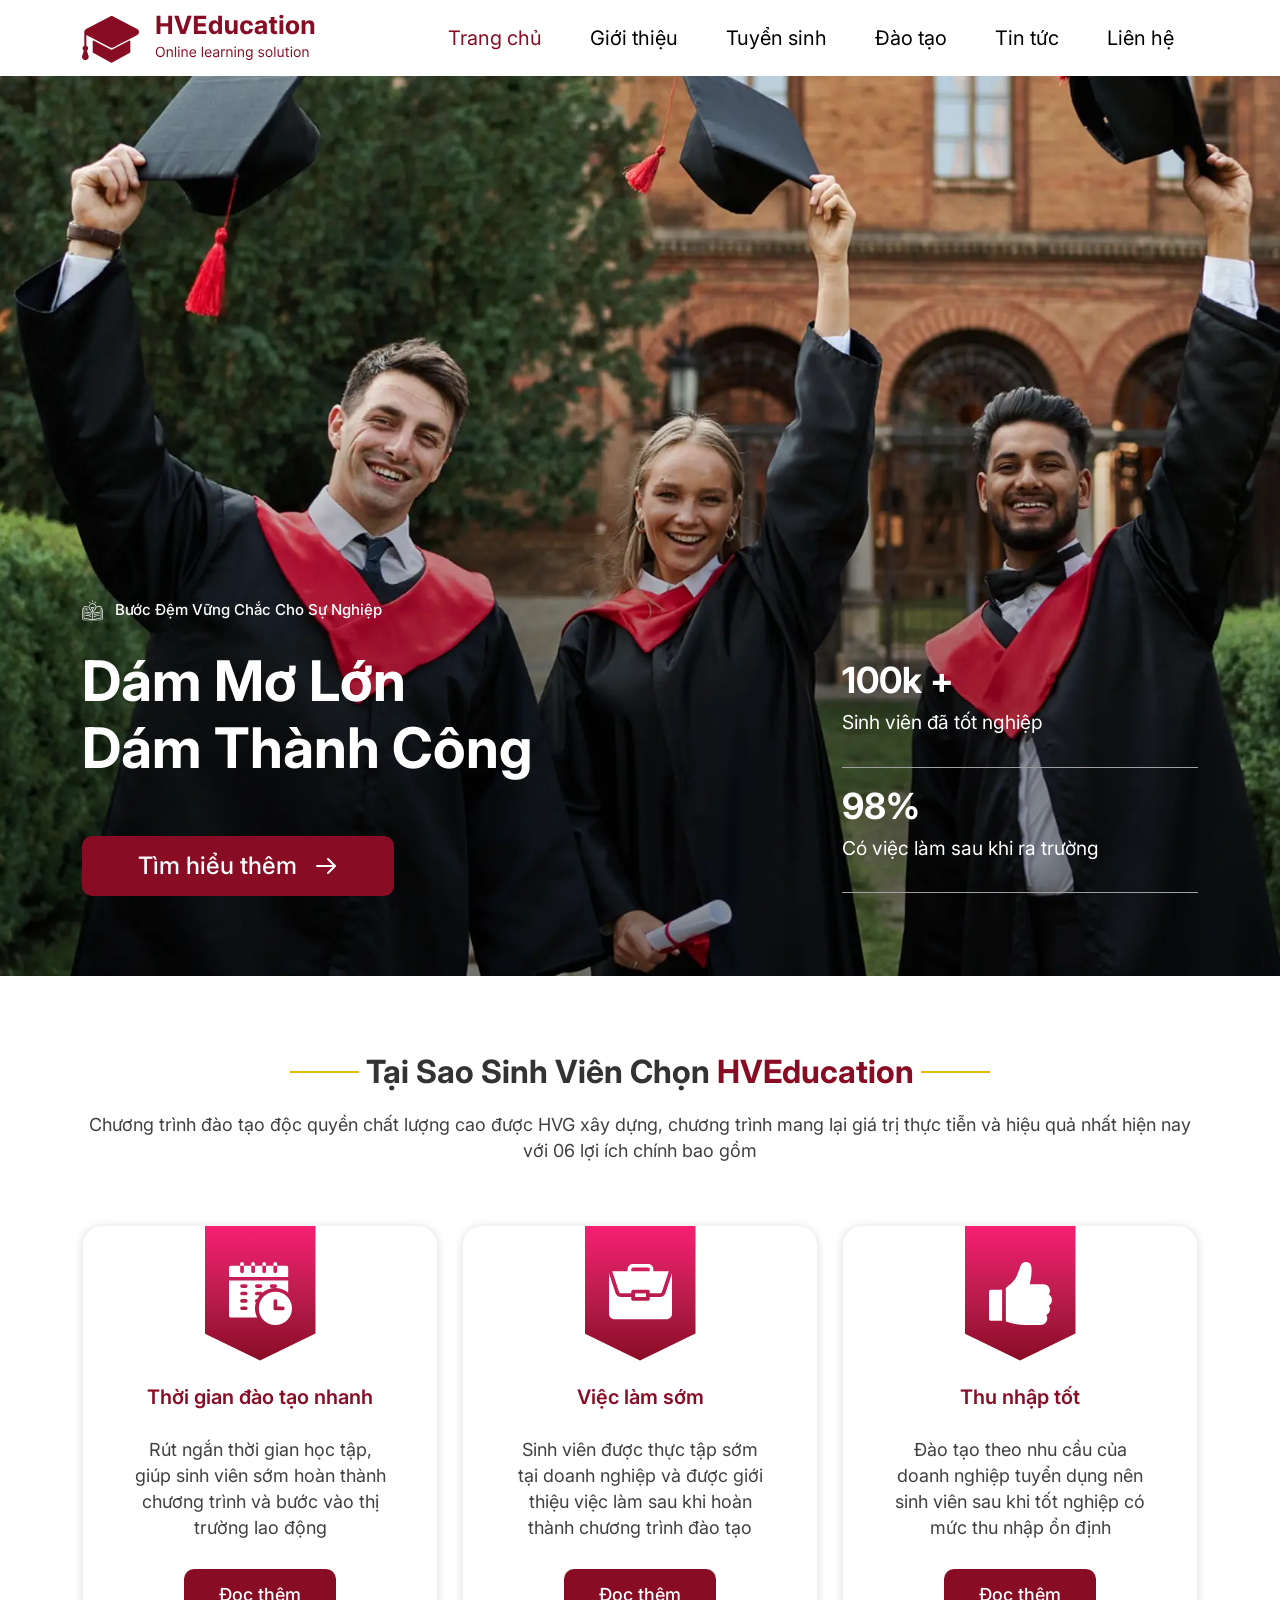
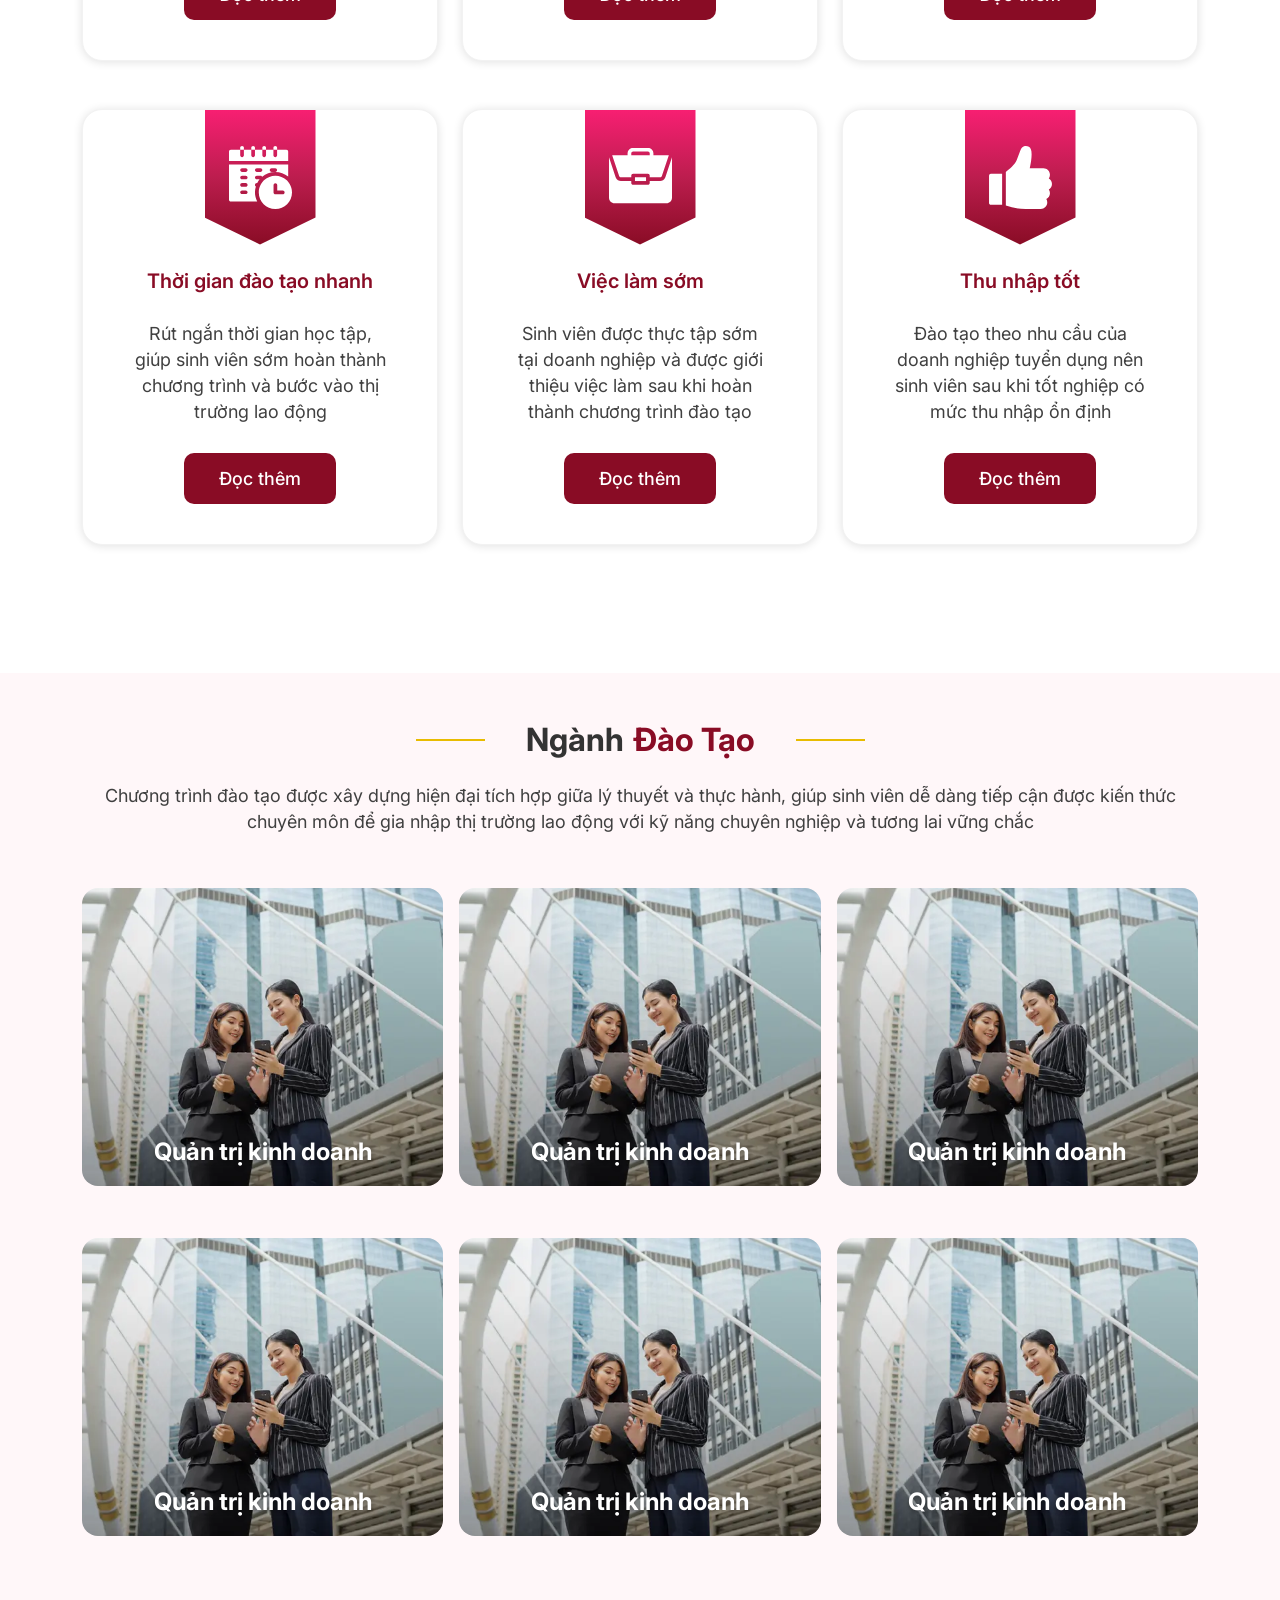
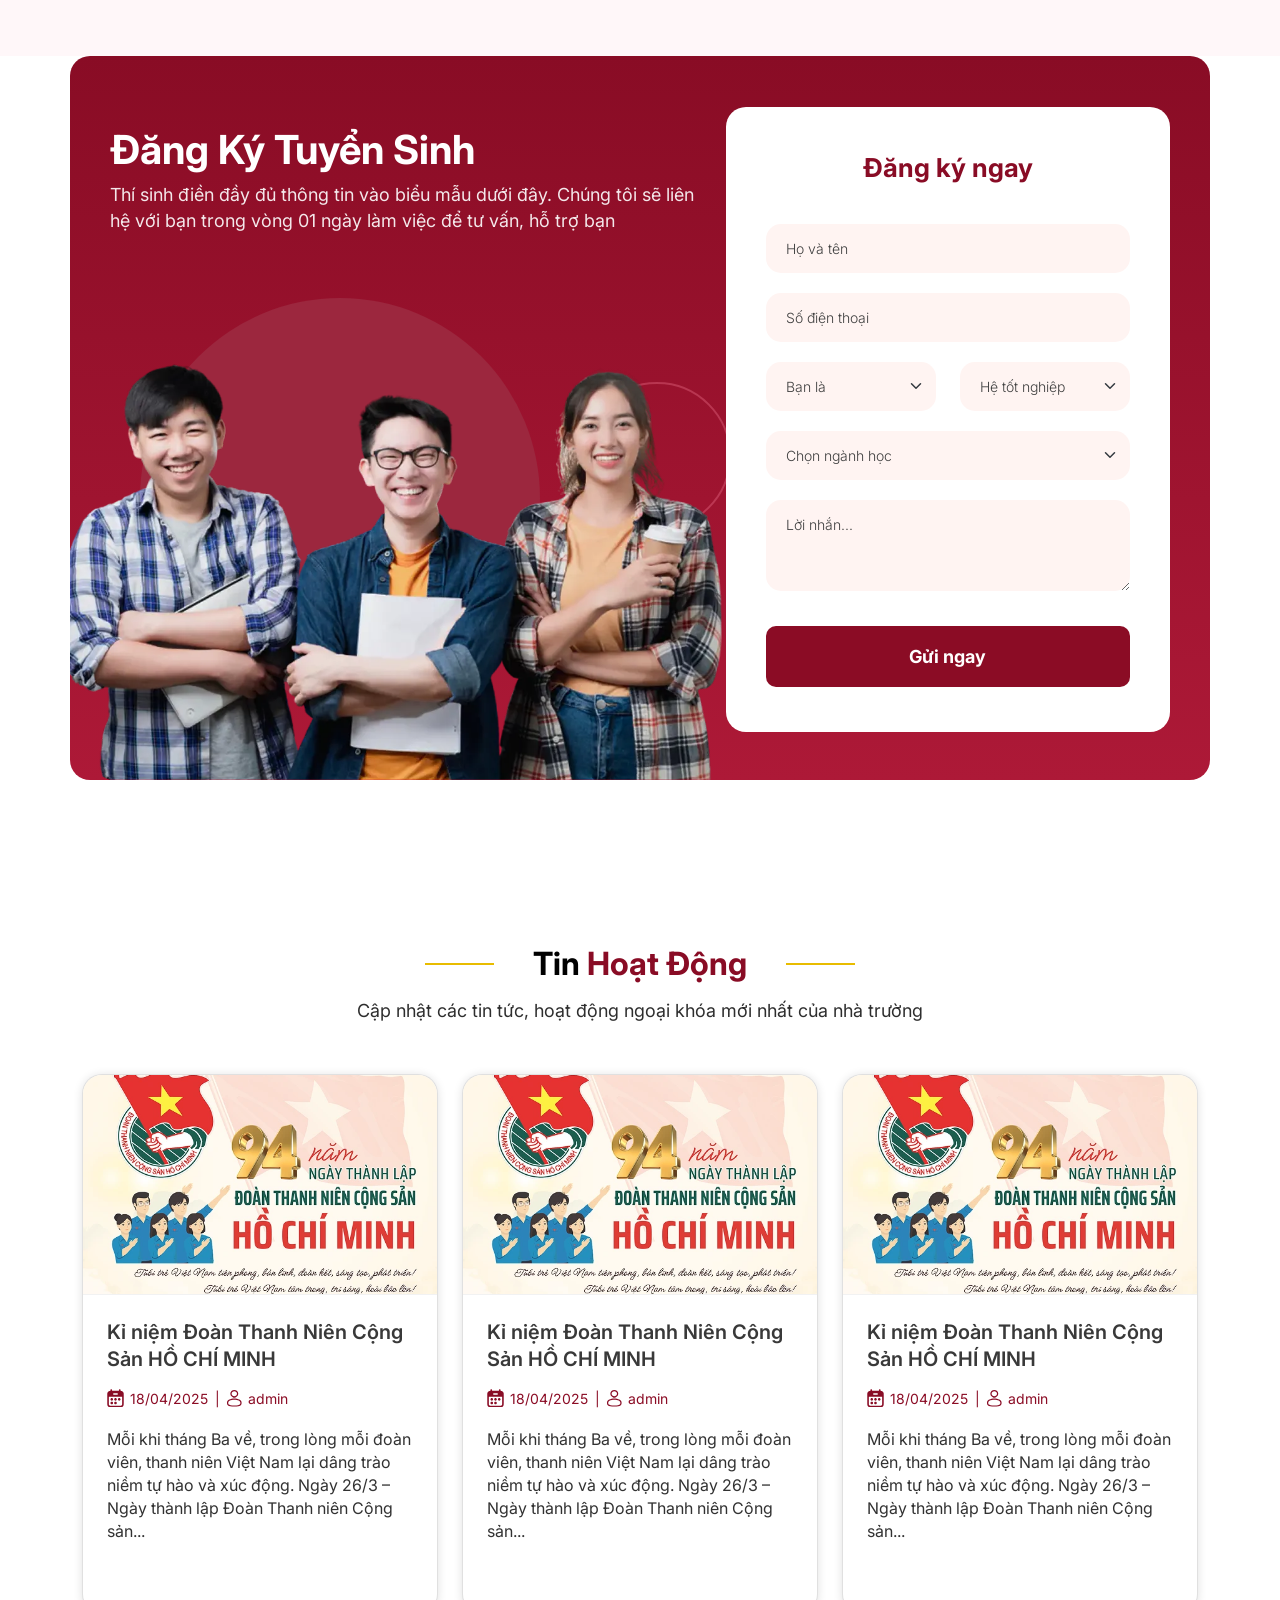
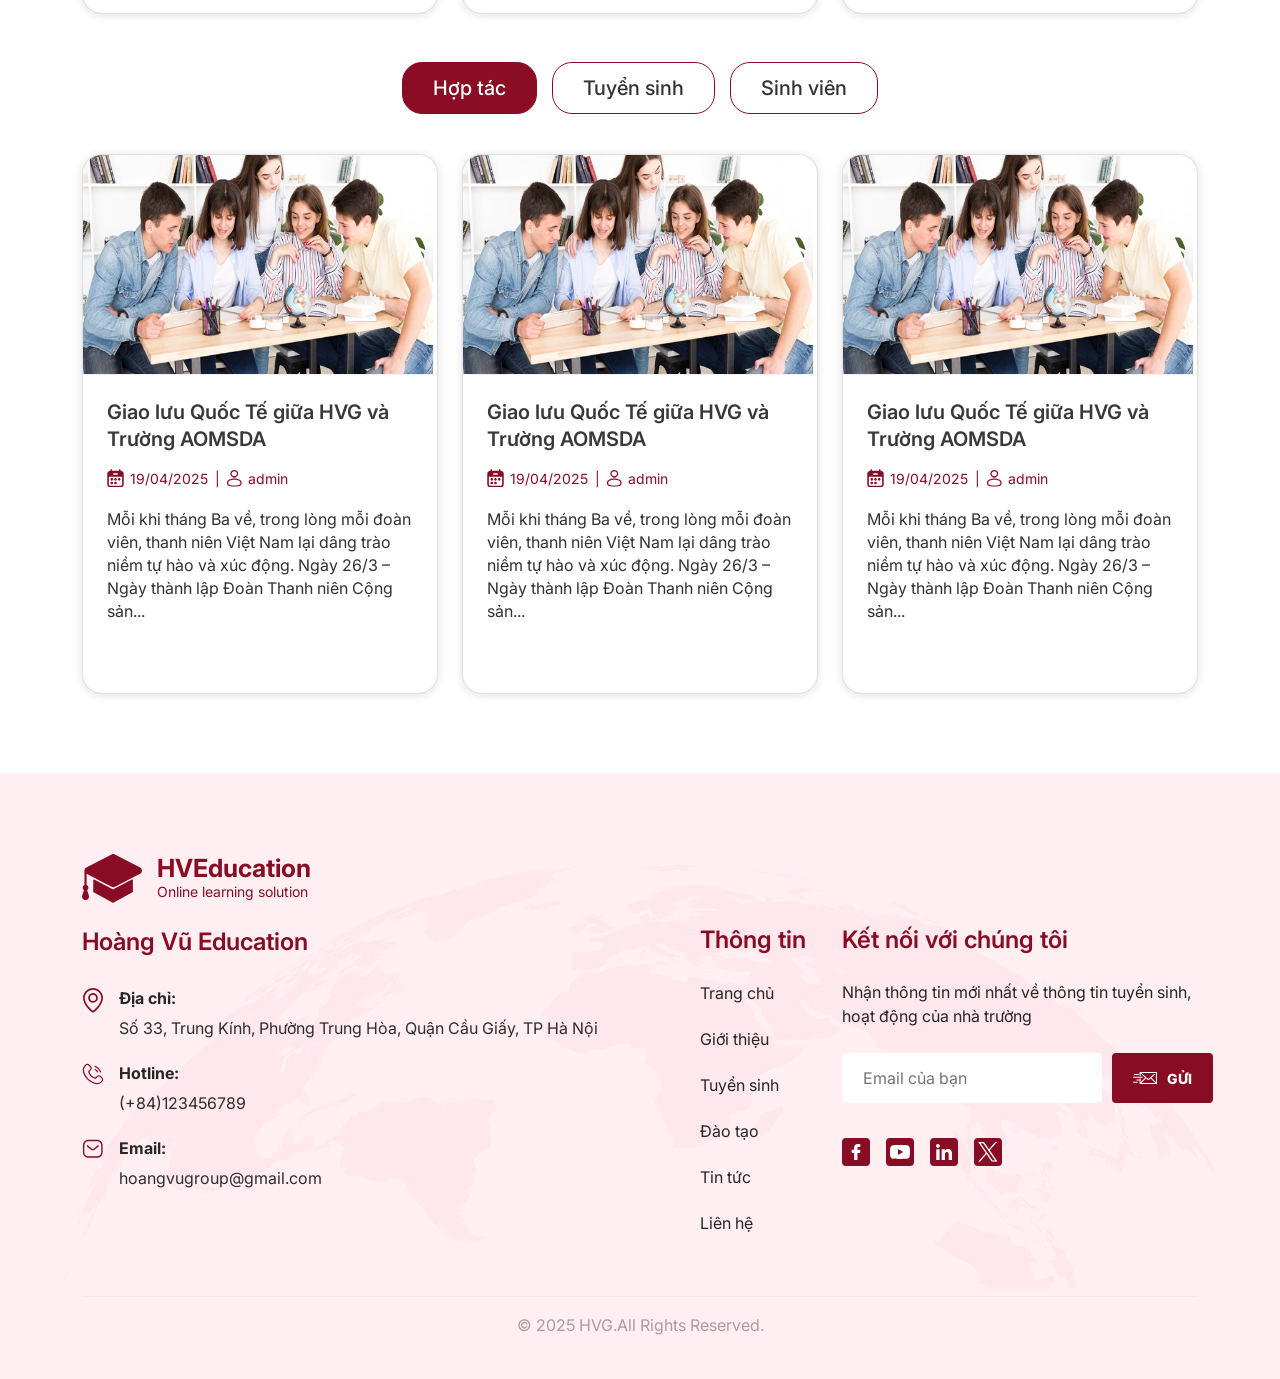
==== commit ca5b950f: "update" ====
--- a/index.html
+++ b/index.html
@@ -11,13 +11,12 @@
   <link
     href="https://fonts.googleapis.com/css2?family=Inter:wght@300;400;500;600;700;800&display=swap"
     rel="stylesheet" />
+  <link href="https://cdn.jsdelivr.net/npm/bootstrap@5.0.2/dist/css/bootstrap.min.css" rel="stylesheet"
+    integrity="sha384-EVSTQN3/azprG1Anm3QDgpJLIm9Nao0Yz1ztcQTwFspd3yD65VohhpuuCOmLASjC" crossorigin="anonymous">
   <link rel="stylesheet" href="styles/introduce.css" />
-  <!-- Component Styles -->
-  <link rel="stylesheet" href="styles/components/navbar.css" />
-  <link rel="stylesheet" href="styles/components/footer.css" />
   <link rel="stylesheet" href="styles/homepage.css" />
-  <link href="https://cdn.jsdelivr.net/npm/bootstrap@5.0.2/dist/css/bootstrap.min.css" rel="stylesheet"
-    integrity="sha384-EVSTQN3/azprG1Anm3QDgpJLIm9Nao0Yz1ztcQTwFspd3yD65VohhpuuCOmLASjC" crossorigin="anonymous" />
+  <link rel="stylesheet" href="styles/components/navbar.css">
+  <link rel="stylesheet" href="styles/components/footer.css">
   <!-- Font Awesome for icons -->
   <link rel="stylesheet" href="https://cdnjs.cloudflare.com/ajax/libs/font-awesome/6.0.0/css/all.min.css" />
 </head>
--- a/styles/introduce.css
+++ b/styles/introduce.css
@@ -19,6 +19,16 @@
     border-bottom: 1px solid #efefef;
 }
 
+.breadcrumb {
+    display: flex !important;
+    align-items: center !important;
+}
+
+.breadcrumb-item {
+    display: flex !important;
+    align-items: center !important;
+}
+
 .breadcrumb-item a {
     font-family: 'Inter', sans-serif;
     color: #444444;
@@ -39,6 +49,7 @@
 /* Introduction Sections */
 .intro-section, .vision-section, .mission-section {
     background-color: var(--white);
+    padding-top: 44px;
 }
 
 .title-intro {
@@ -81,21 +92,32 @@
     position: relative;
 }
 
+.registration-section {
+    padding-bottom: 85px;
+}
 
 @media (max-width: 991px) {
-    .section-title {
+    .introduce-title {
         font-size: 28px;
-    }
-    
+        line-height: normal;
+        text-align: center;
+    }
+
+    .section-body p {
+        font-size: 16px;
+        line-height: 1.5;
+        text-align: center;
+    }
+
+    .title-underline {
+        margin: 0 auto 25px;
+    }
+
     .intro-content {
         margin-top: 10px !important;
         text-align: center;
     }
-    
-    .title-underline {
-        margin: 0 auto 25px;
-    }
-    
+
     .intro-image-container {
         max-width: 500px;
         margin: 0 auto;
@@ -103,11 +125,78 @@
 }
 
 @media (max-width: 768px) {
-    .intro-vision-box {
-        padding: 30px 20px;
-        margin-top: 20px;
-    }
-    .intro-goals {
-        margin-bottom: 20px;
-    }
-}
+    .introduce-title {
+        font-size: 24px;
+    }
+
+    .intro-section, .py-5 {
+        padding-top: 0 !important;
+    }
+
+    .section-body p {
+        font-size: 14px;
+    }
+
+    /* Remove decorative yellow lines on smaller screens as requested */
+    .title-underline {
+        display: none !important;
+    }
+
+    .intro-section, .vision-section, .mission-section, .why-choose-us {
+        padding-top: 30px !important;
+        padding-bottom: 30px !important;
+    }
+
+    .breadcrumb-item a, .breadcrumb-item.active {
+        font-size: 14px;
+    }
+
+    .section-title-alt {
+        margin-bottom: 10px !important;
+    }
+}
+
+@media (max-width: 427px) {
+    .introduce-title {
+        font-size: 20px;
+    }
+
+    .section-body p {
+        font-size: 14px;
+        margin-bottom: 15px;
+    }
+
+    .intro-section, .vision-section, .mission-section, .why-choose-us {
+        padding-top: 20px !important;
+        padding-bottom: 20px !important;
+    }
+
+    .feature-cards-row {
+        margin-top: 20px !important;
+        padding-top: 0 !important;
+    }
+}
+
+@media (max-width: 376px) {
+    .introduce-title {
+        font-size: 18px;
+    }
+
+    .section-body p {
+        font-size: 13px;
+    }
+}
+
+@media (max-width: 321px) {
+    .introduce-title {
+        font-size: 16px;
+    }
+
+    .section-body p {
+        font-size: 12px;
+    }
+
+    .breadcrumb-item a, .breadcrumb-item.active {
+        font-size: 12px;
+    }
+}
--- a/styles/homepage.css
+++ b/styles/homepage.css
@@ -139,7 +139,6 @@
   font-family: "Inter", sans-serif;
   font-size: 32px;
   font-weight: 700;
-  display: flex;
   align-items: center;
   justify-content: center;
   gap: 11px;
@@ -154,6 +153,7 @@
 
 .section-title::before,
 .section-title::after {
+  margin-bottom: 10px;
   content: "";
   width: 69px;
   height: 2px;
@@ -475,6 +475,24 @@
   transform: translateY(-2px);
 }
 
+@media (max-width: 1024px) {
+  .circle-1, .circle-2 {
+    display: none;
+  }
+
+  .registration-card {
+    padding: 20px !important;
+  }
+
+  .registration-grid {
+    column-gap: 50px;
+  }
+
+  .registration-form-area {
+    margin-right: 20px;
+  }
+}
+
 @media (max-width: 991px) {
   .registration-container {
     padding-left: 10px;
@@ -489,10 +507,6 @@
   
   .registration-info {
     display: contents;
-  }
-
-  .circle-1, .circle-2 {
-    display: none;
   }
 
   .registration-text {
@@ -814,6 +828,10 @@
     padding-bottom: 20px;
   }
 
+  .pill-btn, .pill-btn.active {
+    border-radius: 10px;
+  }
+
   /* Hide decorative yellow lines on responsive views */
   .section-title::before, .section-title::after,
   .section-title-alt::before, .section-title-alt::after,
@@ -824,15 +842,15 @@
 
 @media (max-width: 427px) {
   .hero-bg-img {
-    object-fit: contain !important;
+    object-fit: cover !important;
   }
   .hero-section .col-lg-7{
     max-height: 90px !important;
-    padding-left: 10px !important;
+    padding-left: 20px !important;
   }
   .hero-section .col-lg-4{
     max-height: 90px !important;
-    padding-left: 10px !important;
+    padding-left: 20px !important;
   }
   .hero-section {
     min-height: auto !important; 
@@ -840,7 +858,7 @@
   }
   .hero-title {
     color: #FFFFFF;
-    font-size: 16px !important;
+    font-size: 18px !important;
     padding: auto;
   }
   .hero-subtitle {
@@ -873,7 +891,11 @@
 
   .why-choose-us{
     margin-top: 10px !important;
-    padding-top: 10px !important;
+    padding-bottom: 0px !important;
+  }
+
+  .section-head {
+    margin-bottom: 10px !important;
   }
 
   .section-title{
@@ -930,6 +952,14 @@
 
   .btn-reg {
     font-size: 14px !important;
+  }
+
+  .activities-header {
+    margin-bottom: 10px;
+  }
+
+  .majors-section {
+    padding-top: 30px;
   }
 
   /* Activities Section Responsive */
@@ -964,35 +994,30 @@
     padding: 8px 20px !important;
     font-size: 14px !important;
   }
+  .activity-card{
+    height: auto !important;
+    margin-bottom: 15px !important;
+  }
 }
 
 @media (max-width: 376px) {
   .hero-bg-img {
-    object-fit: contain !important;
+    object-fit: cover !important;
   }
   .hero-section .col-lg-7{
-    max-height: 90px !important;
-    padding-left: 10px !important;
-    padding-top: 5px !important;
     margin-bottom: 30px !important;
-  }
-  .hero-section .col-lg-4{
-    max-height: 90px !important;
-    padding: 10px !important;
-    margin: 0px !important;
   }
 
   .hero-title {
     color: #FFFFFF;
-    font-size: 14px !important;
+    font-size: 16px !important;
     margin-bottom: 10px !important;
     padding: auto;
   }
   .hero-subtitle {
-    padding-top: 10px;
+    padding-top: 0px !important;
     color: #FFFFFF;
     font-size: 12px;
-    padding: auto;
     margin-bottom: 10px !important;
   }
   .btn-hero{
@@ -1093,19 +1118,15 @@
     font-size: 15px !important;
     line-height: 1.3 !important;
   }
+  .activity-card {
+    margin-bottom: 12px !important;
+    height: auto !important;
+  }
 }
 
 @media (max-width: 321px) {
   .hero-bg-img {
-    object-fit: contain !important;
-  }
-  .hero-section .col-lg-7{
-    max-height: 90px !important;
-    padding-left: 10px !important;
-  }
-  .hero-section .col-lg-4{
-    max-height: 90px !important;
-    padding-left: 10px !important;
+    object-fit: cover !important;
   }
   .hero-section {
     min-height: auto !important; 
@@ -1113,11 +1134,11 @@
   }
   .hero-title {
     color: #FFFFFF;
-    font-size: 16px !important;
+    font-size: 14px !important;
     padding: auto;
   }
   .hero-subtitle {
-    padding-top: 10px;
+    padding-top: 10px !important;
     color: #FFFFFF;
     font-size: 12px;
     padding: auto;
@@ -1227,11 +1248,8 @@
     padding: 5px 10px !important;
     font-size: 12px !important;
   }
-}
-
-  /* Hide decorative yellow lines on responsive views */
-  .section-title::before, .section-title::after,
-  .section-title-alt::before, .section-title-alt::after,
-  .activities-title::before, .activities-title::after {
-    display: none !important;
-  }+  .activity-card {
+    margin-bottom: 10px !important;
+    height: auto !important;
+  }
+}
--- a/styles/components/navbar.css
+++ b/styles/components/navbar.css
@@ -59,15 +59,7 @@
 }
 
 /*Mobile device */
-@media (max-width: 991.98px) {
-    .navbar-nav {
-        padding: 1rem 0;
-    }
-    
-    .navbar-nav .nav-link::after {
-        display: none;
-    }
-    
+@media (max-width: 991.98px) { 
     .nav-item {
         width: 100%;
         text-align: left;
@@ -95,12 +87,6 @@
     }
 }
 
-.navbar-scrolled {
-    padding-top: 0.5rem !important;
-    padding-bottom: 0.5rem !important;
-    background-color: rgba(255, 255, 255, 0.98) !important;
-}
-
 /*1024 screen */
 @media (max-width: 1024px) {
     .navbar-nav .nav-link {
--- a/styles/components/footer.css
+++ b/styles/components/footer.css
@@ -262,36 +262,64 @@
 }
 
 @media (max-width: 767px) {
+    .site-footer {
+        padding-top: 20px !important;
+        padding-bottom: 0px !important  ;
+    }
     .site-footer::before {
         display: none;
     }
+    .footer-logo {
+        width: 50px;
+        height: auto;
+    }
     
     .footer-logo-wrapper {
         justify-content: center;
-        margin-bottom: 30px;
-    }
-    
-    .logo-text, .footer-school-name, .contact-item strong, .contact-item p, .footer-title, .newsletter-desc {
+    }
+
+    .footer-col {
+        margin-bottom: 20px !important;
+    }
+
+    .footer-bottom {
+        margin-top: 20px !important;
+    }
+    
+    .logo-text, .newsletter-desc {
+        padding-top: 20px;
         text-align: center;
-    }
-    
-    .contact-info {
-        align-items: center;
-    }
-    
-    .contact-item {
-        flex-direction: column;
-        align-items: center;
-        gap: 10px;
-    }
-    
-    .footer-col2 {
-        padding-left: 0;
+        font-size: 16px;
+    }
+
+    .footer-school-name {
+        font-size: 18px;
         text-align: center;
+
+    }
+
+    .footer-title{
+        font-size: 18px;
+        text-align: center;
+        margin-bottom: 10px;
+    }
+
+    .footer-col p {
+        font-size: 14px;
+    }
+
+    .newsletter-desc {
+        padding-top: 10px;
+        margin-bottom: 10px;
+    }
+
+    .footer-title {
+        text-align: left !important;
     }
     
     .footer-links {
-        align-items: center;
+        font-size: 14px;
+        align-items: left;
     }
     
     .social-links {
@@ -303,3 +331,9 @@
         text-align: center;
     }
 }
+
+@media (max-width: 1024px) {
+    .newsletter-form input {
+        width: 100%;
+    }
+}
